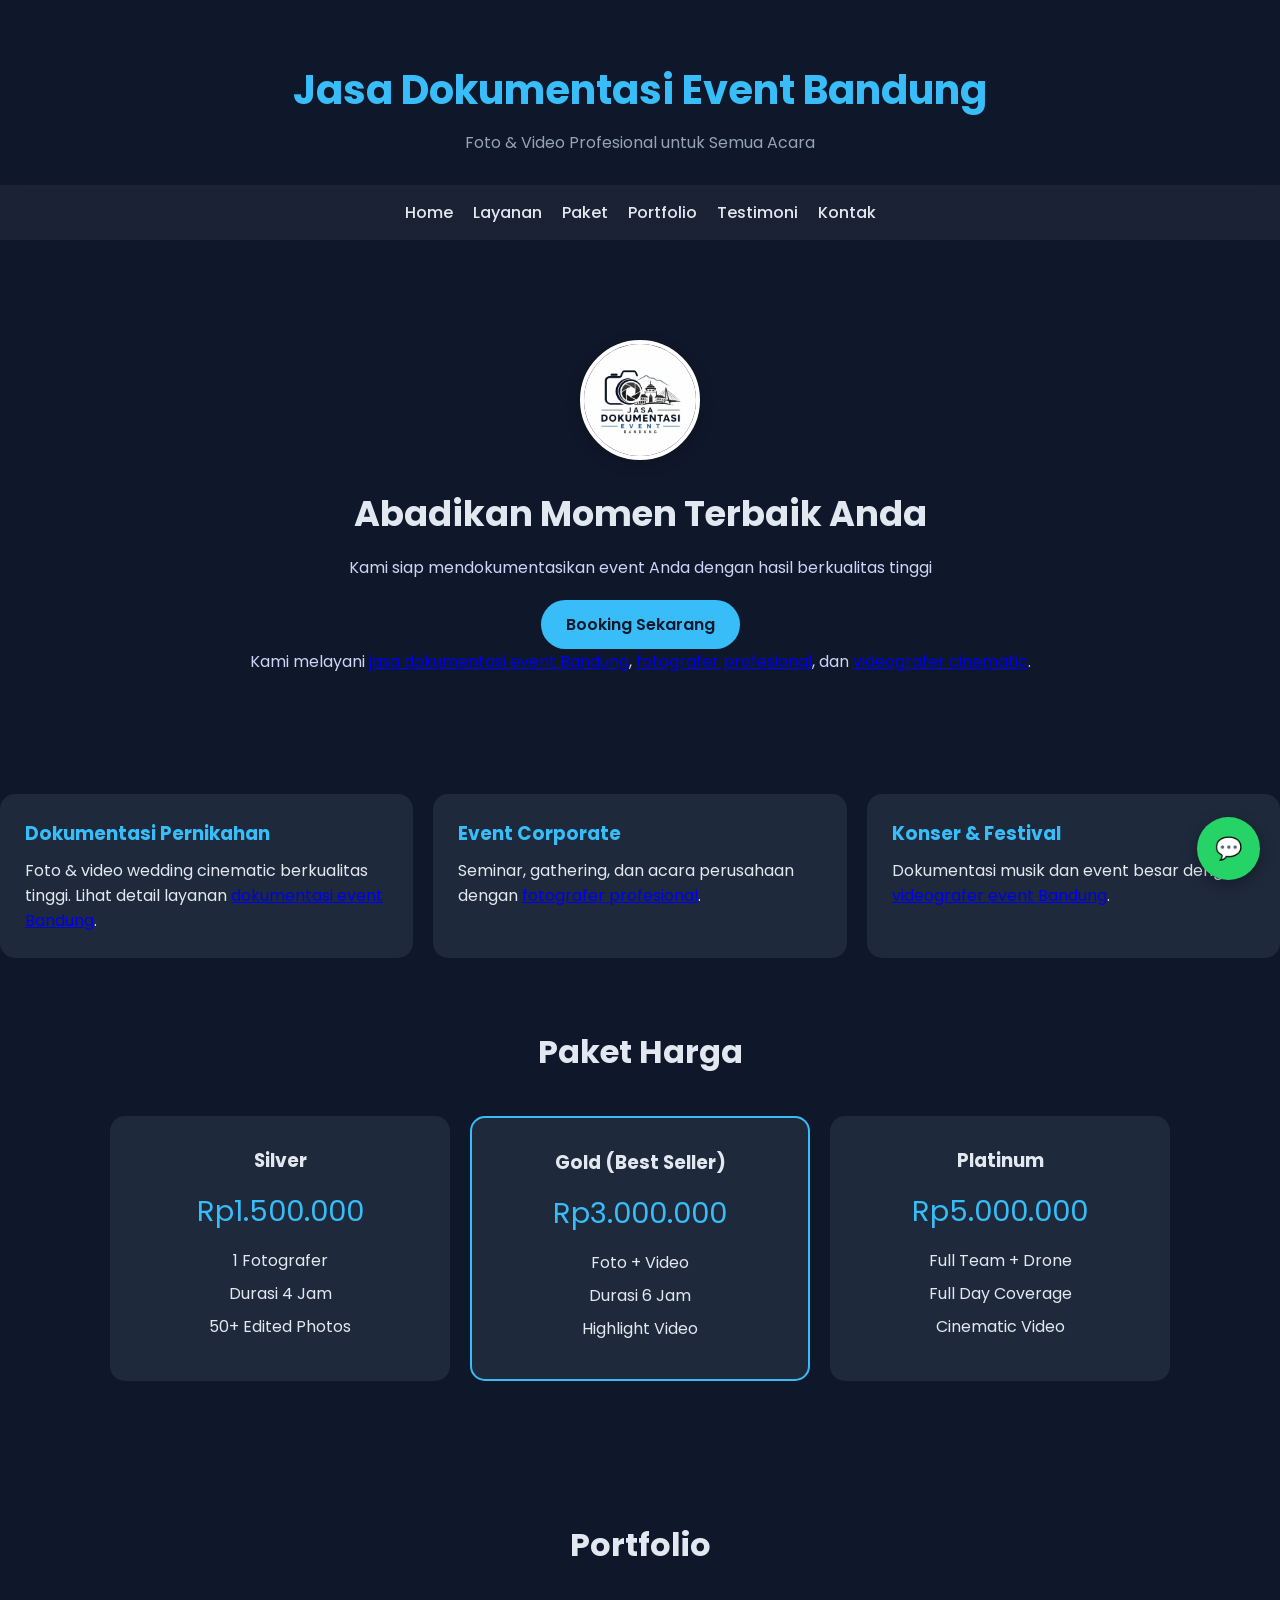
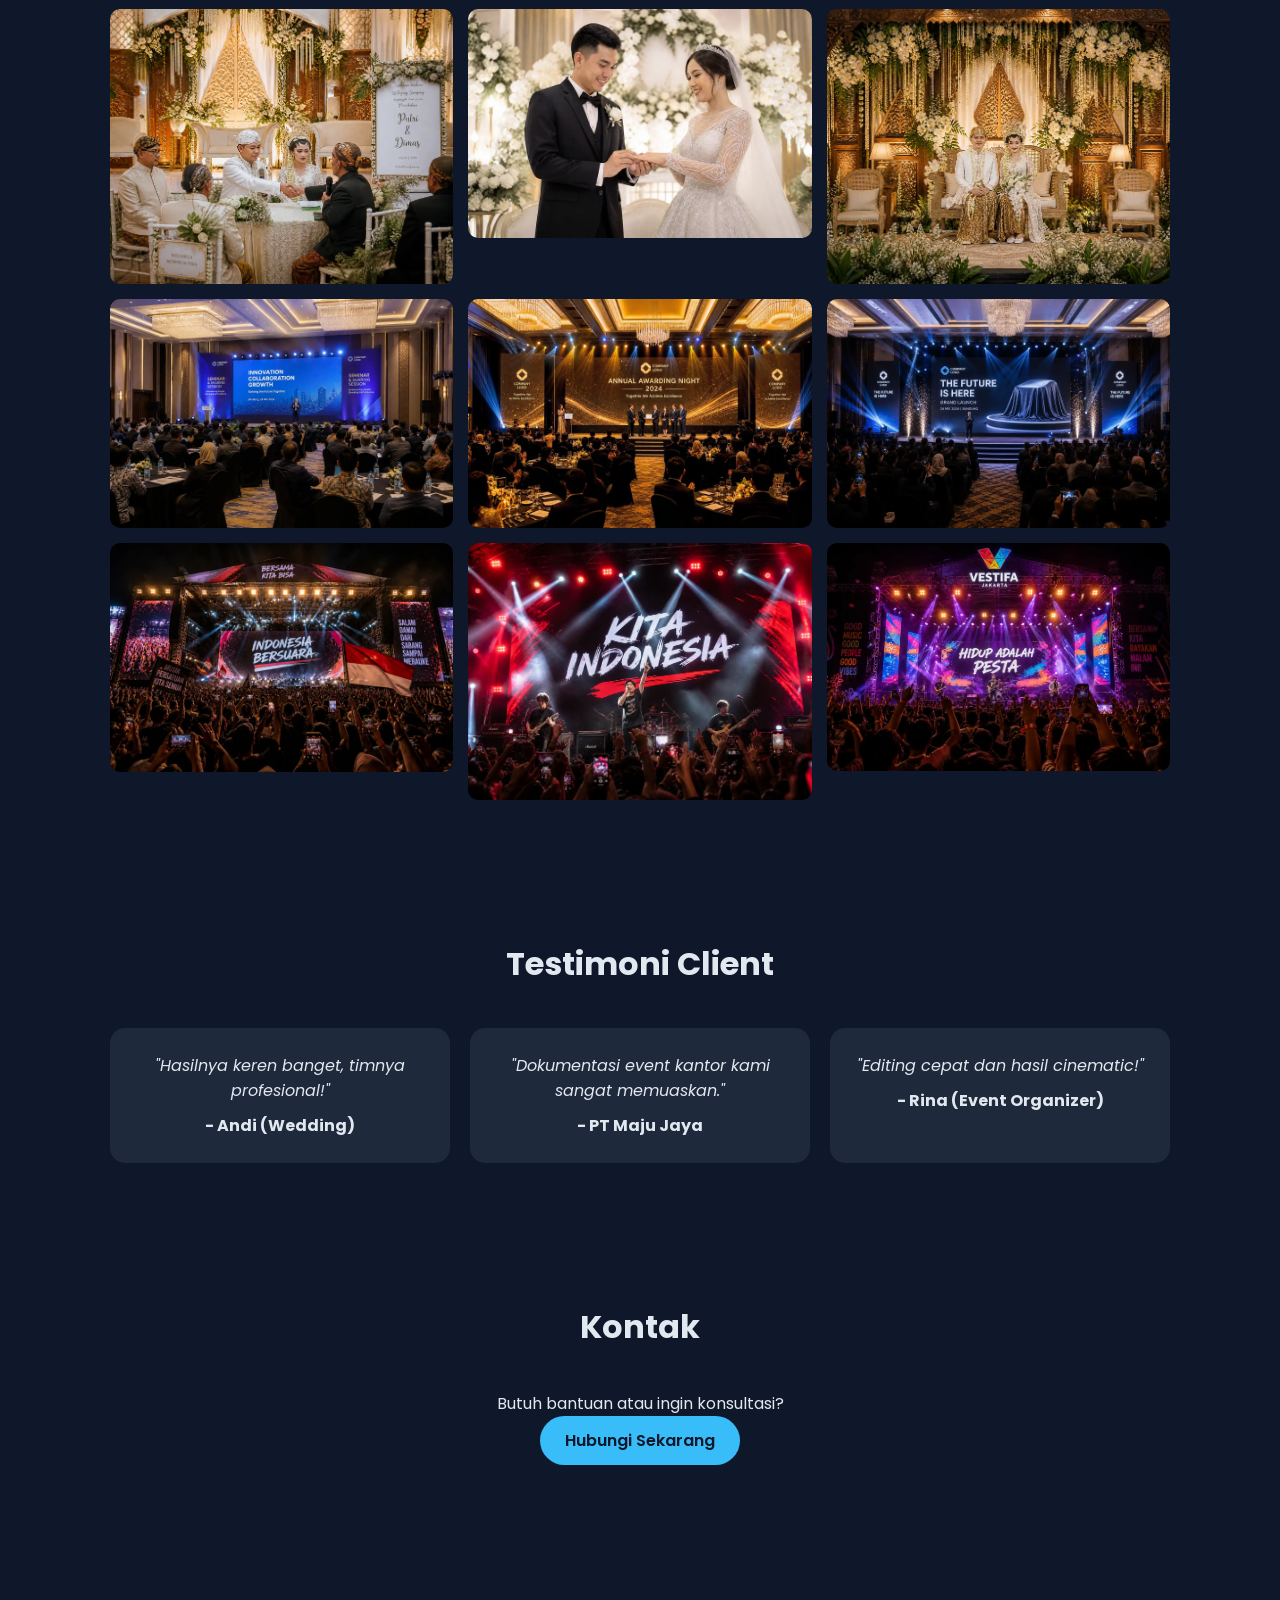
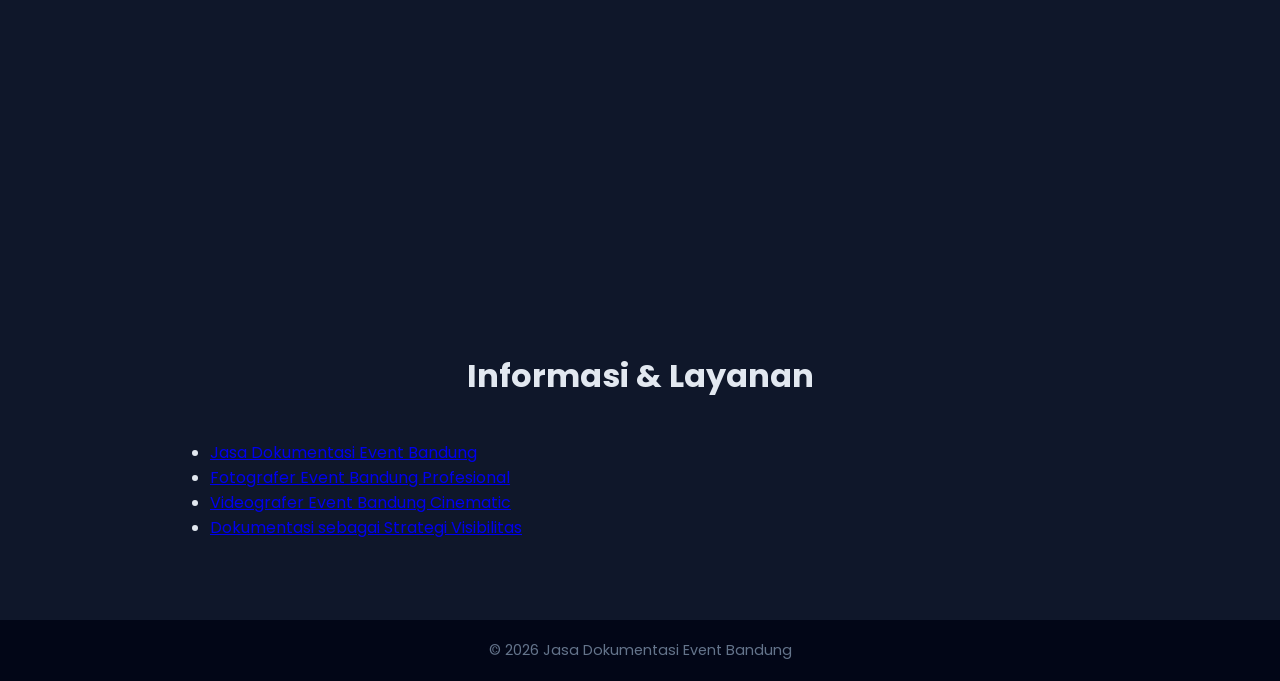
==== index.html @ 37a5ed49 "Update index.html" ====
<!-- index.html -->
<!DOCTYPE html>
<html lang="id">
<head>
  <meta charset="UTF-8">
  <meta name="viewport" content="width=device-width, initial-scale=1.0">

  <meta name="google-site-verification" content="JZMweS_cJ3O9pO6YbypJjopvEp6hDx2wAbbFcsjmROA" />

<meta name="description" content="Jasa dokumentasi event Bandung: wedding, corporate, konser. Foto & video profesional, hasil cinematic, harga terjangkau. Booking sekarang!">

<meta name="keywords" content="jasa dokumentasi bandung, fotografer bandung, videografer bandung, wedding bandung, dokumentasi event bandung">

<meta name="author" content="Saiful Halim">

<!-- Open Graph (untuk share ke WhatsApp, IG, Facebook) -->
<meta property="og:title" content="Jasa Dokumentasi Event Bandung">
<meta property="og:description" content="Foto & video profesional untuk wedding, corporate, dan konser di Bandung.">
<meta property="og:image" content="assets/images/preview.jpg">
<meta property="og:type" content="website">

<!-- Mobile theme color -->
<meta name="theme-color" content="#0f172a">

<script type="application/ld+json">
{
  "@context": "https://schema.org",
  "@type": "LocalBusiness",
  "name": "Jasa Dokumentasi Event Bandung",
  "image": "https://jasa-dokumentasi-event-bandung.github.io//assets/images/preview.jpg",
  "@id": "",
  "url": "https://jasa-dokumentasi-event-bandung.github.io/",
  "telephone": "+6281224833870",
  "address": {
    "@type": "PostalAddress",
    "streetAddress": "Jl. Braga",
    "addressLocality": "Bandung",
    "addressRegion": "Jawa Barat",
    "postalCode": "40111",
    "addressCountry": "ID"
  },
  "geo": {
    "@type": "GeoCoordinates",
    "latitude": -6.918401,
    "longitude": 107.606930
  },
  "openingHours": "Mo-Su 09:00-21:00",
  "priceRange": "$$",
  "sameAs": [
    "https://www.instagram.com/focuspr0ject",
    "https://wa.me/6281224833870"
  ]
}
</script>
  
  <title>Jasa Dokumentasi Event Bandung</title>

  <!-- Google Fonts -->
  <link href="https://fonts.googleapis.com/css2?family=Poppins:wght@300;400;600;700&display=swap" rel="stylesheet">

  <!-- External CSS -->
  <link rel="stylesheet" href="style.css">
</head>
<body>

<header>
  <h1>Jasa Dokumentasi Event Bandung</h1>
  <p>Foto & Video Profesional untuk Semua Acara</p>
</header>

<nav>
  <a href="#home">Home</a>
  <a href="#services">Layanan</a>
  <a href="#pricing">Paket</a>
  <a href="#portfolio">Portfolio</a>
  <a href="#testimoni">Testimoni</a>
  <a href="#contact">Kontak</a>
</nav>

<section class="hero" id="home">
  <img src="assets/images/logo-jasa-dokumentasi-event-bandung.webp" 
     alt="Logo Jasa Dokumentasi Event Bandung" 
     class="hero-logo">
  
  <h2>Abadikan Momen Terbaik Anda</h2>
  <p>Kami siap mendokumentasikan event Anda dengan hasil berkualitas tinggi</p>
  <a href="#contact" class="btn">Booking Sekarang</a>
  <p>
  Kami melayani 
  <a href="/dokumentasi-event-bandung/">jasa dokumentasi event Bandung</a>, 
  <a href="/fotografer-event-bandung/">fotografer profesional</a>, dan 
  <a href="/videografer-event-bandung/">videografer cinematic</a>.
  </p>
</section>

<div class="services">

  <div class="card">
    <h3>Dokumentasi Pernikahan</h3>
    <p>
      Foto & video wedding cinematic berkualitas tinggi. 
      Lihat detail layanan 
      <a href="/dokumentasi-event-bandung/">dokumentasi event Bandung</a>.
    </p>
  </div>

  <div class="card">
    <h3>Event Corporate</h3>
    <p>
      Seminar, gathering, dan acara perusahaan dengan 
      <a href="/fotografer-event-bandung/">fotografer profesional</a>.
    </p>
  </div>

  <div class="card">
    <h3>Konser & Festival</h3>
    <p>
      Dokumentasi musik dan event besar dengan 
      <a href="/videografer-event-bandung/">videografer event Bandung</a>.
    </p>
  </div>

</div>

<!-- PRICING -->
<section id="pricing">
  <h2>Paket Harga</h2>
  <div class="pricing">
    <div class="price-card">
      <h3>Silver</h3>
      <p class="price">Rp1.500.000</p>
      <ul>
        <li>1 Fotografer</li>
        <li>Durasi 4 Jam</li>
        <li>50+ Edited Photos</li>
      </ul>
    </div>

    <div class="price-card highlight">
      <h3>Gold (Best Seller)</h3>
      <p class="price">Rp3.000.000</p>
      <ul>
        <li>Foto + Video</li>
        <li>Durasi 6 Jam</li>
        <li>Highlight Video</li>
      </ul>
    </div>

    <div class="price-card">
      <h3>Platinum</h3>
      <p class="price">Rp5.000.000</p>
      <ul>
        <li>Full Team + Drone</li>
        <li>Full Day Coverage</li>
        <li>Cinematic Video</li>
      </ul>
    </div>
  </div>
</section>

<section id="portfolio">
  <h2>Portfolio</h2>
  <div class="portfolio-grid">
    <img src="assets/images/dokumentasi-wedding-02.webp" alt="suasana wedding khas kota bandung">
    <img src="assets/images/dokumentasi-wedding-01.webp" alt="suasana wedding khas kota bandung">
    <img src="assets/images/dokumentasi-wedding-03.webp" alt="suasana wedding khas kota bandung">

    <img src="assets/images/dokumentasi-event-corporate-01.webp" alt="suasana event seminar">
    <img src="assets/images/dokumentasi-event-corporate-02.webp" alt="suasana event awarding">
    <img src="assets/images/dokumentasi-event-corporate-03.webp" alt="suasana event launching">

    <img src="assets/images/dokumentasi-konser-01.webp" alt="suasana event konser">
    <img src="assets/images/dokumentasi-konser-02.webp" alt="suasana event konser">
    <img src="assets/images/dokumentasi-konser-03.webp" alt="suasana event festival">
  </div>
</section>

<!-- TESTIMONI -->
<section id="testimoni">
  <h2>Testimoni Client</h2>
  <div class="testimoni">
    <div class="testi-card">
      <p>"Hasilnya keren banget, timnya profesional!"</p>
      <h4>- Andi (Wedding)</h4>
    </div>
    <div class="testi-card">
      <p>"Dokumentasi event kantor kami sangat memuaskan."</p>
      <h4>- PT Maju Jaya</h4>
    </div>
    <div class="testi-card">
      <p>"Editing cepat dan hasil cinematic!"</p>
      <h4>- Rina (Event Organizer)</h4>
    </div>
  </div>
</section>

<section id="contact" class="contact">
  <h2>Kontak</h2>
  <p>Butuh bantuan atau ingin konsultasi?</p>
  <a href="https://wa.me/6281224833870?text=Halo%20saya%20ingin%20tanya%20jasa%20dokumentasi" class="btn" target="_blank">
    Hubungi Sekarang
  </a>

 <!-- GOOGLE MAPS -->
  <div class="map">
    <iframe 
      src="https://www.google.com/maps/embed?pb=!1m18!1m12!1m3!1d3960.7672824376828!2d107.60693087499642!3d-6.918401593081206!2m3!1f0!2f0!3f0!3m2!1i1024!2i768!4f13.1!3m3!1m2!1s0x2e68e7d613f65171%3A0x4e8fc5d807df0bf8!2sJasa%20Street%20Photo%20Braga%20by%20Saiful%20Halim!5e0!3m2!1sen!2sid!4v1777953794295!5m2!1sen!2sid"
      width="100%"
      height="350"
      style="border:0; border-radius:15px; margin-top:20px;"
      allowfullscreen=""
      loading="lazy">
    </iframe>
  </div>
  
</section>
  
<section class="seo-links" style="max-width:900px;margin:auto;padding:40px 20px;">
  <h2>Informasi & Layanan</h2>
  <ul>
    <li><a href="/dokumentasi-event-bandung/">Jasa Dokumentasi Event Bandung</a></li>
    <li><a href="/fotografer-event-bandung/">Fotografer Event Bandung Profesional</a></li>
    <li><a href="/videografer-event-bandung/">Videografer Event Bandung Cinematic</a></li>
    <li><a href="/dokumentasi-sebagai-strategi-visibilitas/">Dokumentasi sebagai Strategi Visibilitas</a></li>
  </ul>
</section>
  
<footer>
  <p>&copy; 2026 Jasa Dokumentasi Event Bandung</p>
</footer>

<!-- FLOATING WA -->
<a href="https://wa.me/6281224833870?text=Halo%20saya%20ingin%20booking%20jasa" class="wa-float" target="_blank">💬</a>

</body>
</html>
---- style.css ----
/* ================= style.css ================= */

* {
  margin: 0;
  padding: 0;
  box-sizing: border-box;
  font-family: 'Poppins', sans-serif;
}

body {
  background: #0f172a;
  color: #e2e8f0;
}

header {
  text-align: center;
  padding: 60px 20px 30px;
}

header h1 {
  font-size: 2.5rem;
  font-weight: 700;
  color: #38bdf8;
}

header p {
  margin-top: 10px;
  color: #94a3b8;
}

nav {
  display: flex;
  justify-content: center;
  gap: 20px;
  padding: 15px;
  background: rgba(255,255,255,0.05);
  backdrop-filter: blur(10px);
  position: sticky;
  top: 0;
  flex-wrap: wrap;
}

nav a {
  text-decoration: none;
  color: #e2e8f0;
  font-weight: 500;
  transition: 0.3s;
}

nav a:hover {
  color: #38bdf8;
}

.hero {
  text-align: center;
  padding: 100px 20px;
  background: linear-gradient(rgba(15,23,42,0.8), rgba(15,23,42,0.9)), url('https://images.unsplash.com/photo-1492684223066-81342ee5ff30');
  background-size: cover;
  background-position: center;
}

.hero h2 {
  font-size: 2.2rem;
  margin-bottom: 15px;
}

.hero p {
  color: #cbd5f5;
  margin-bottom: 20px;
}

.btn {
  display: inline-block;
  padding: 12px 25px;
  background: #38bdf8;
  color: #0f172a;
  border-radius: 30px;
  text-decoration: none;
  font-weight: 600;
  transition: 0.3s;
}

.btn:hover {
  background: #0ea5e9;
}

section {
  padding: 70px 20px;
  max-width: 1100px;
  margin: auto;
}

section h2 {
  text-align: center;
  margin-bottom: 40px;
  font-size: 2rem;
}

/* ===== SERVICES ===== */
.services {
  display: grid;
  grid-template-columns: repeat(auto-fit, minmax(250px, 1fr));
  gap: 20px;
}

.card {
  background: #1e293b;
  padding: 25px;
  border-radius: 15px;
  transition: 0.3s;
}

.card:hover {
  transform: translateY(-5px);
  box-shadow: 0 10px 30px rgba(0,0,0,0.3);
}

.card h3 {
  margin-bottom: 10px;
  color: #38bdf8;
}

/* ===== PRICING ===== */
.pricing {
  display: grid;
  grid-template-columns: repeat(auto-fit, minmax(250px, 1fr));
  gap: 20px;
}

.price-card {
  background: #1e293b;
  padding: 30px;
  border-radius: 15px;
  text-align: center;
  transition: 0.3s;
}

.price-card:hover {
  transform: scale(1.05);
}

.price {
  font-size: 1.8rem;
  margin: 15px 0;
  color: #38bdf8;
}

.price-card ul {
  list-style: none;
}

.price-card li {
  margin: 8px 0;
}

.highlight {
  border: 2px solid #38bdf8;
}

/* ===== PORTFOLIO ===== */
.portfolio-grid {
  display: grid;
  grid-template-columns: repeat(3, 1fr);
  gap: 15px;
}

@media (max-width: 900px) {
  .portfolio-grid {
    grid-template-columns: repeat(2, 1fr);
  }
}

@media (max-width: 600px) {
  .portfolio-grid {
    grid-template-columns: 1fr;
  }
}

.portfolio-grid img {
  width: 100%;
  border-radius: 10px;
  transition: 0.3s;
}

.portfolio-grid img:hover {
  transform: scale(1.05);
}

/* ===== TESTIMONI ===== */
.testimoni {
  display: grid;
  grid-template-columns: repeat(auto-fit, minmax(250px, 1fr));
  gap: 20px;
}

.testi-card {
  background: #1e293b;
  padding: 25px;
  border-radius: 15px;
  text-align: center;
}

.testi-card p {
  font-style: italic;
  margin-bottom: 10px;
}

/* ===== CONTACT ===== */
.contact {
  text-align: center;
}

/* ===== FOOTER ===== */
footer {
  text-align: center;
  padding: 20px;
  background: #020617;
  margin-top: 40px;
  font-size: 0.9rem;
  color: #64748b;
}

/* ===== FLOATING WHATSAPP ===== */
.wa-float {
  position: fixed;
  bottom: 20px;
  right: 20px;
  background: #25D366;
  color: white;
  font-size: 22px;
  padding: 15px 18px;
  border-radius: 50%;
  text-decoration: none;
  box-shadow: 0 5px 15px rgba(0,0,0,0.3);
  transition: 0.3s;
}

.wa-float:hover {
  transform: scale(1.1);
}

.hero-logo {
  width: 120px;
  height: 120px;
  object-fit: cover;

  border-radius: 50%;        /* bikin bulat */
  border: 4px solid #fff;    /* garis (list) */
  box-shadow: 0 4px 15px rgba(0,0,0,0.2); /* bayangan halus */

  margin-bottom: 20px;
}
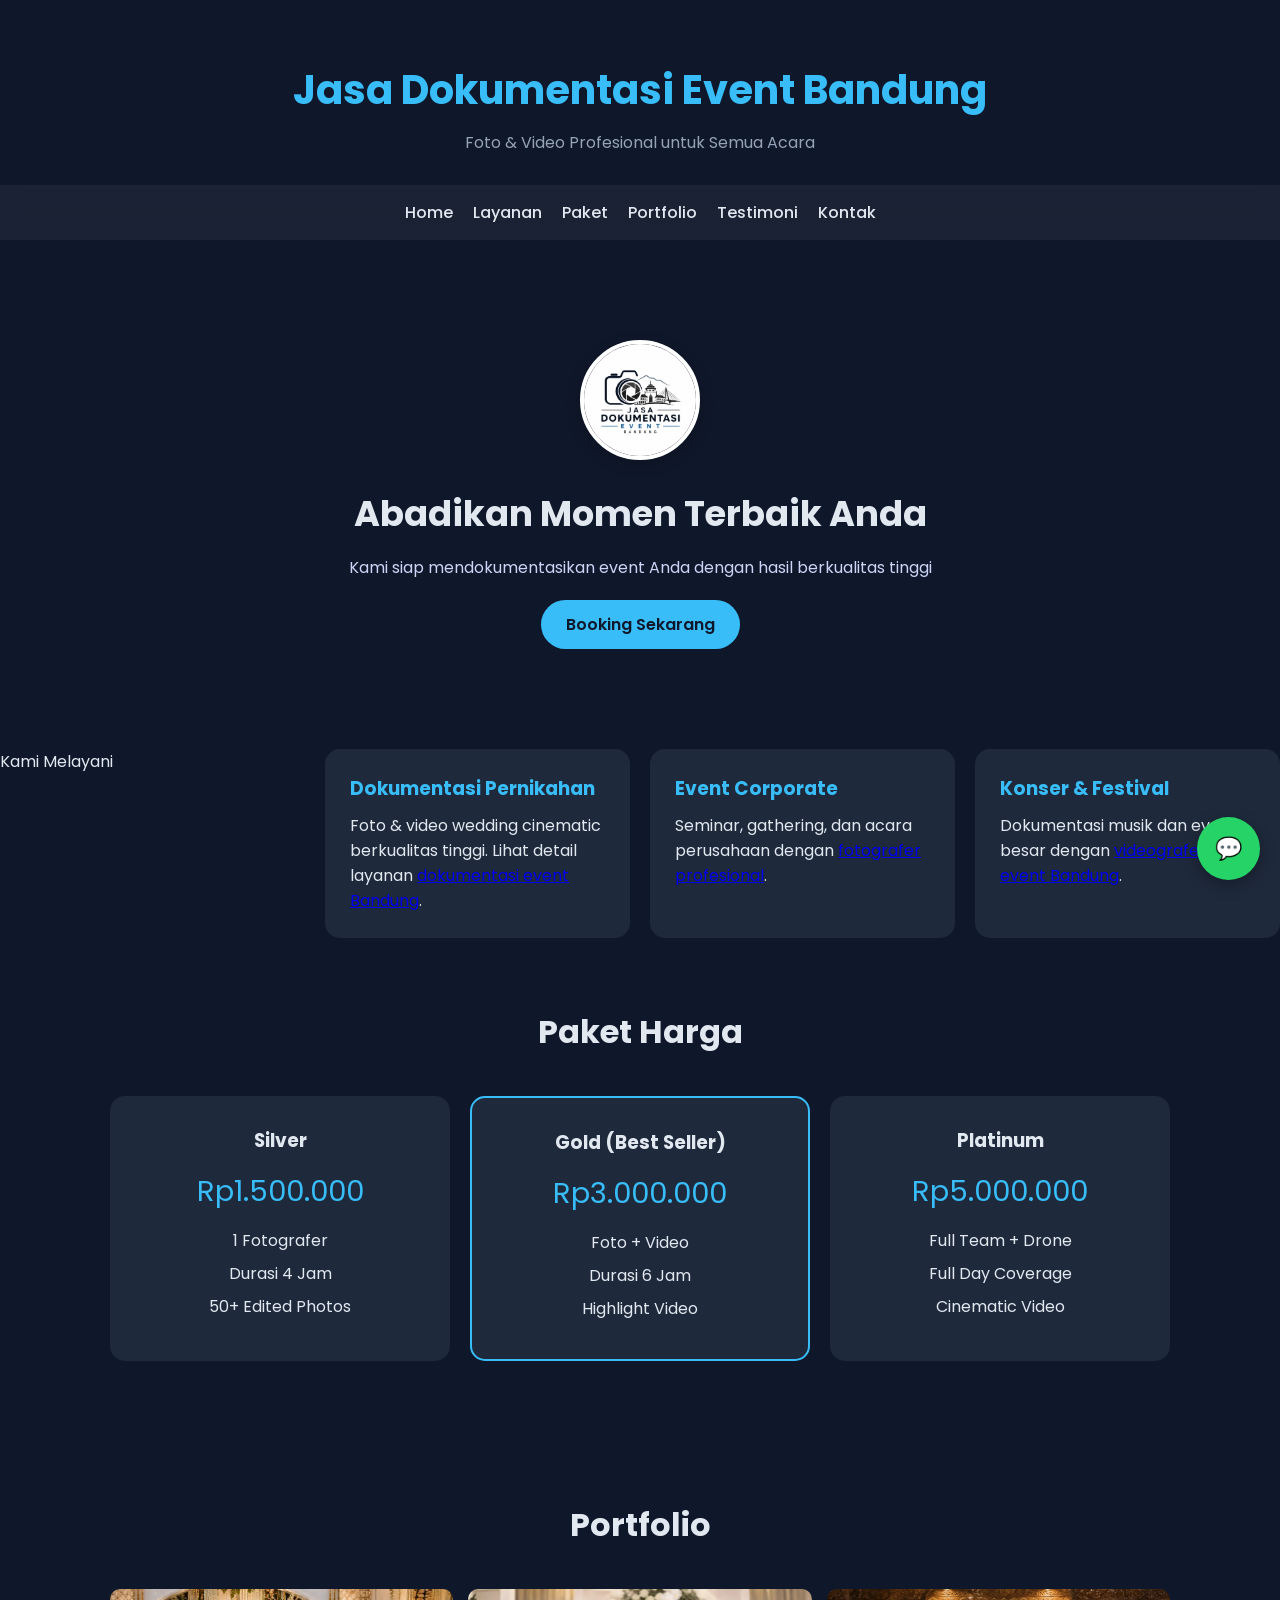
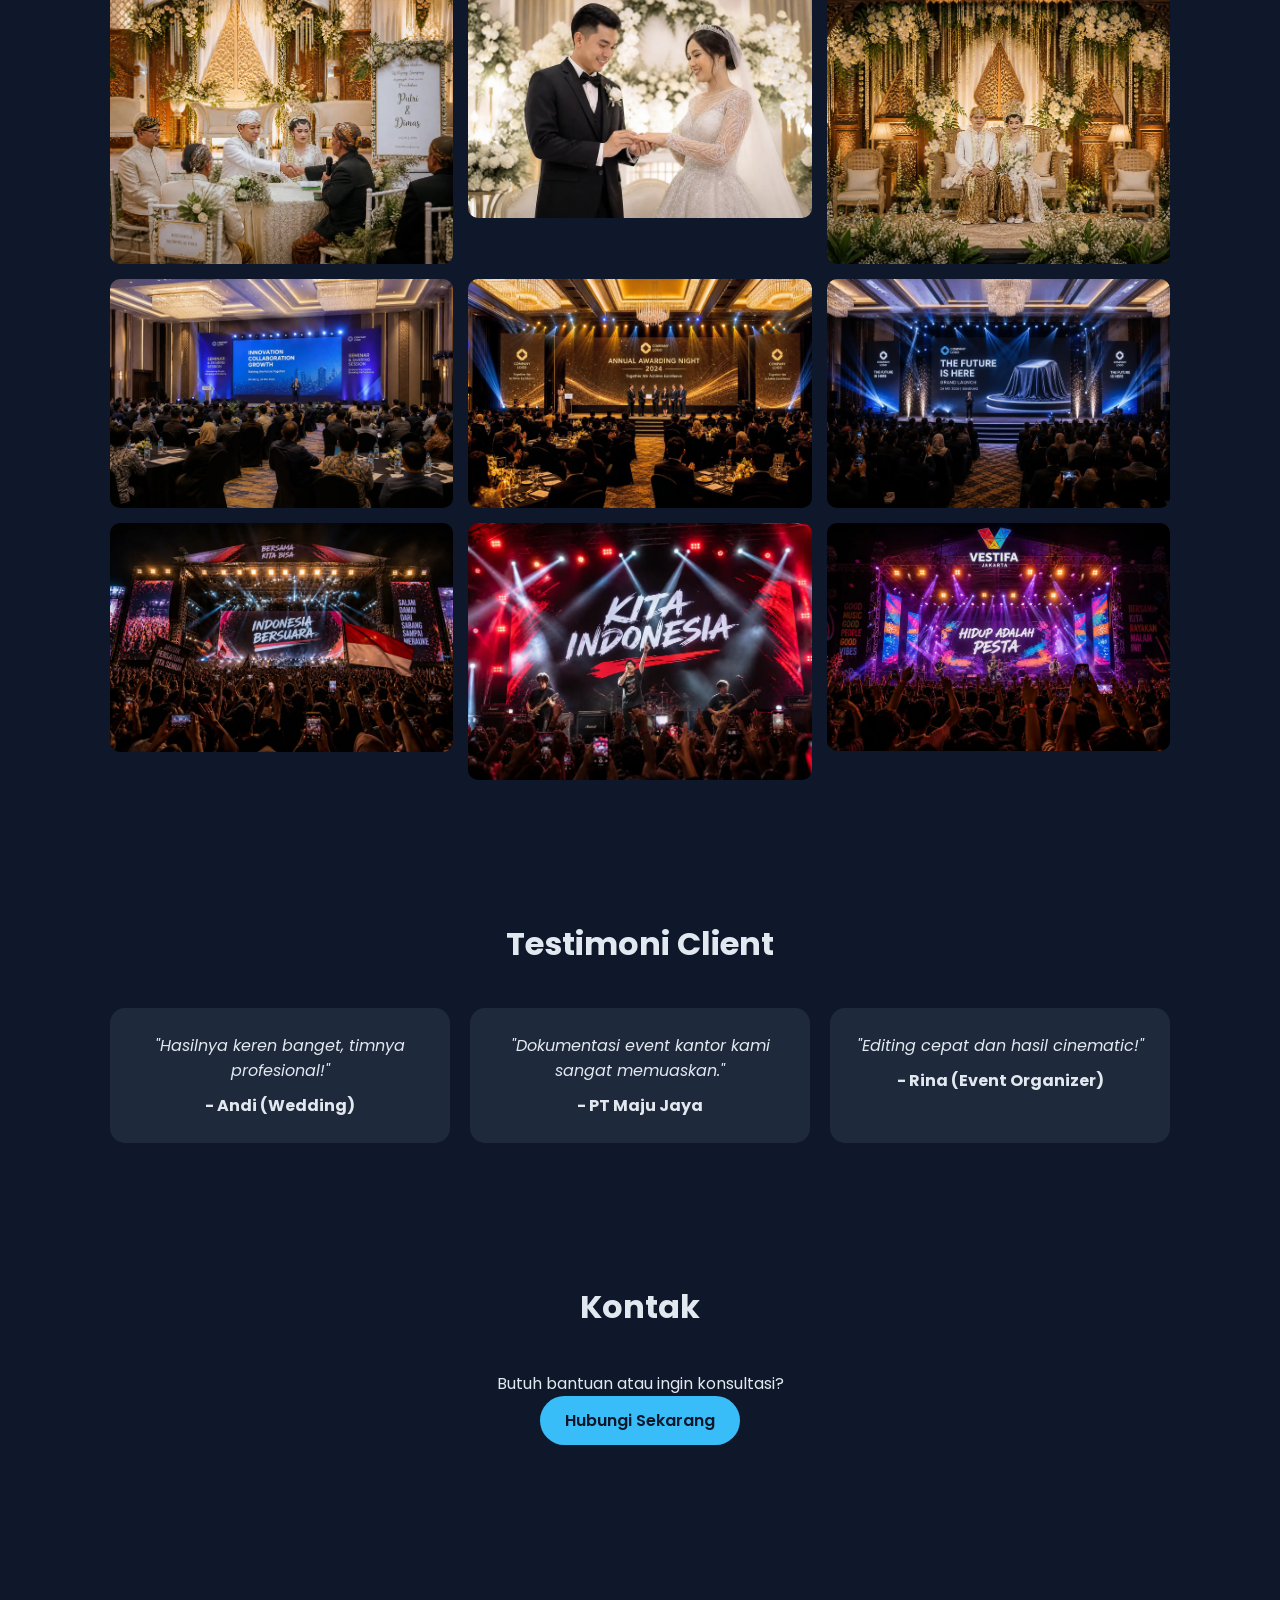
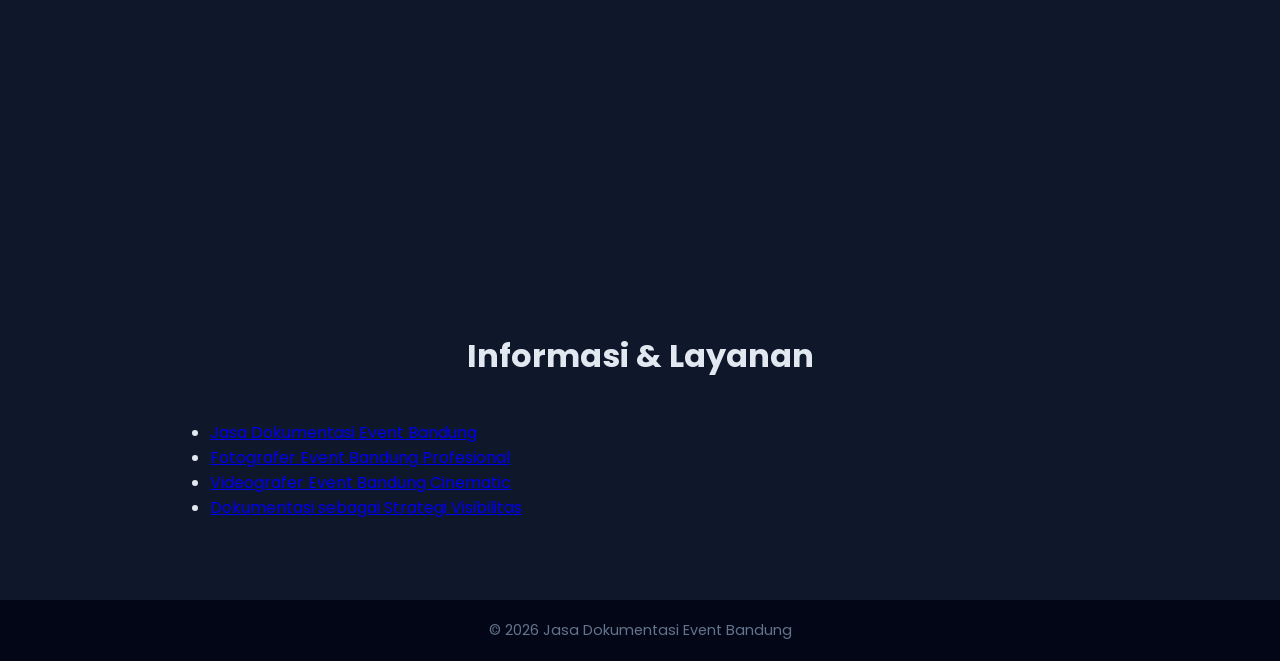
==== commit db660bc3: "Update index.html" ====
--- a/index.html
+++ b/index.html
@@ -85,16 +85,10 @@
   <h2>Abadikan Momen Terbaik Anda</h2>
   <p>Kami siap mendokumentasikan event Anda dengan hasil berkualitas tinggi</p>
   <a href="#contact" class="btn">Booking Sekarang</a>
-  <p>
-  Kami melayani 
-  <a href="/dokumentasi-event-bandung/">jasa dokumentasi event Bandung</a>, 
-  <a href="/fotografer-event-bandung/">fotografer profesional</a>, dan 
-  <a href="/videografer-event-bandung/">videografer cinematic</a>.
-  </p>
 </section>
 
 <div class="services">
-
+   <p>Kami Melayani</p>
   <div class="card">
     <h3>Dokumentasi Pernikahan</h3>
     <p>
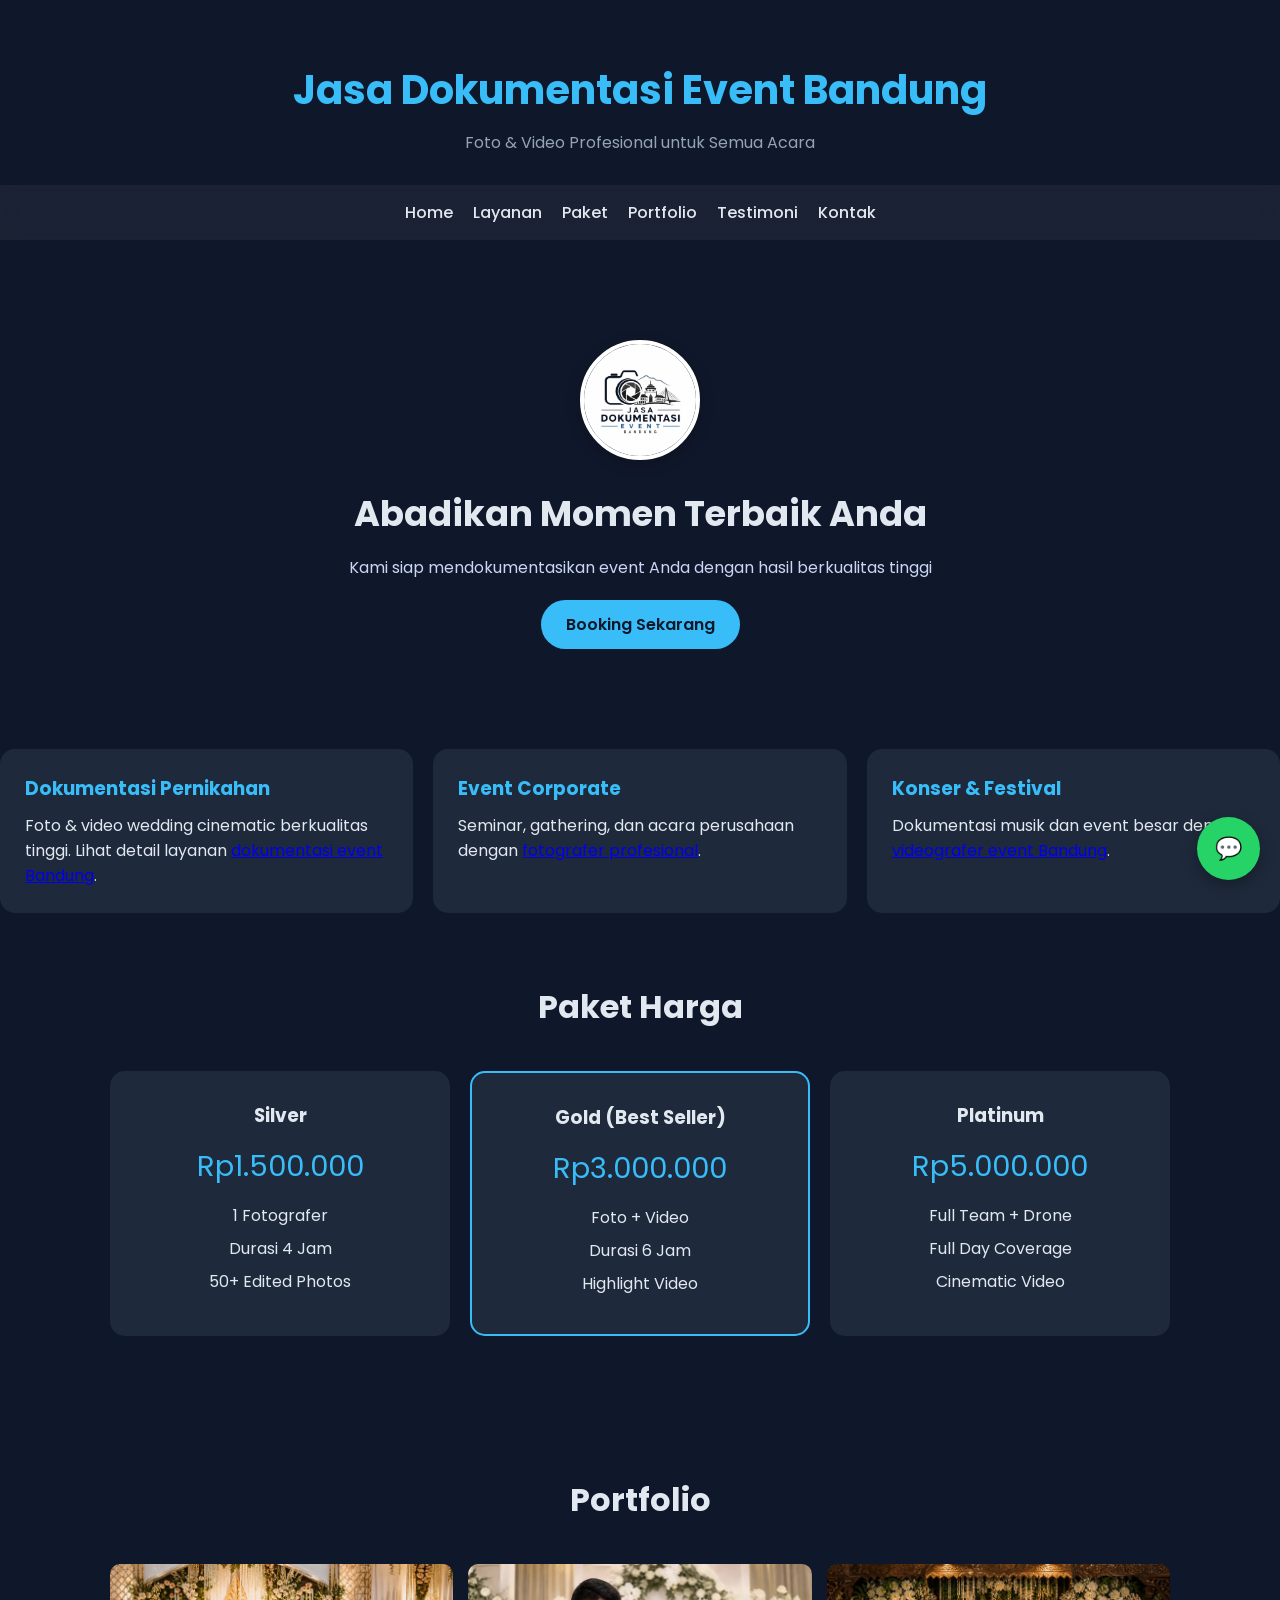
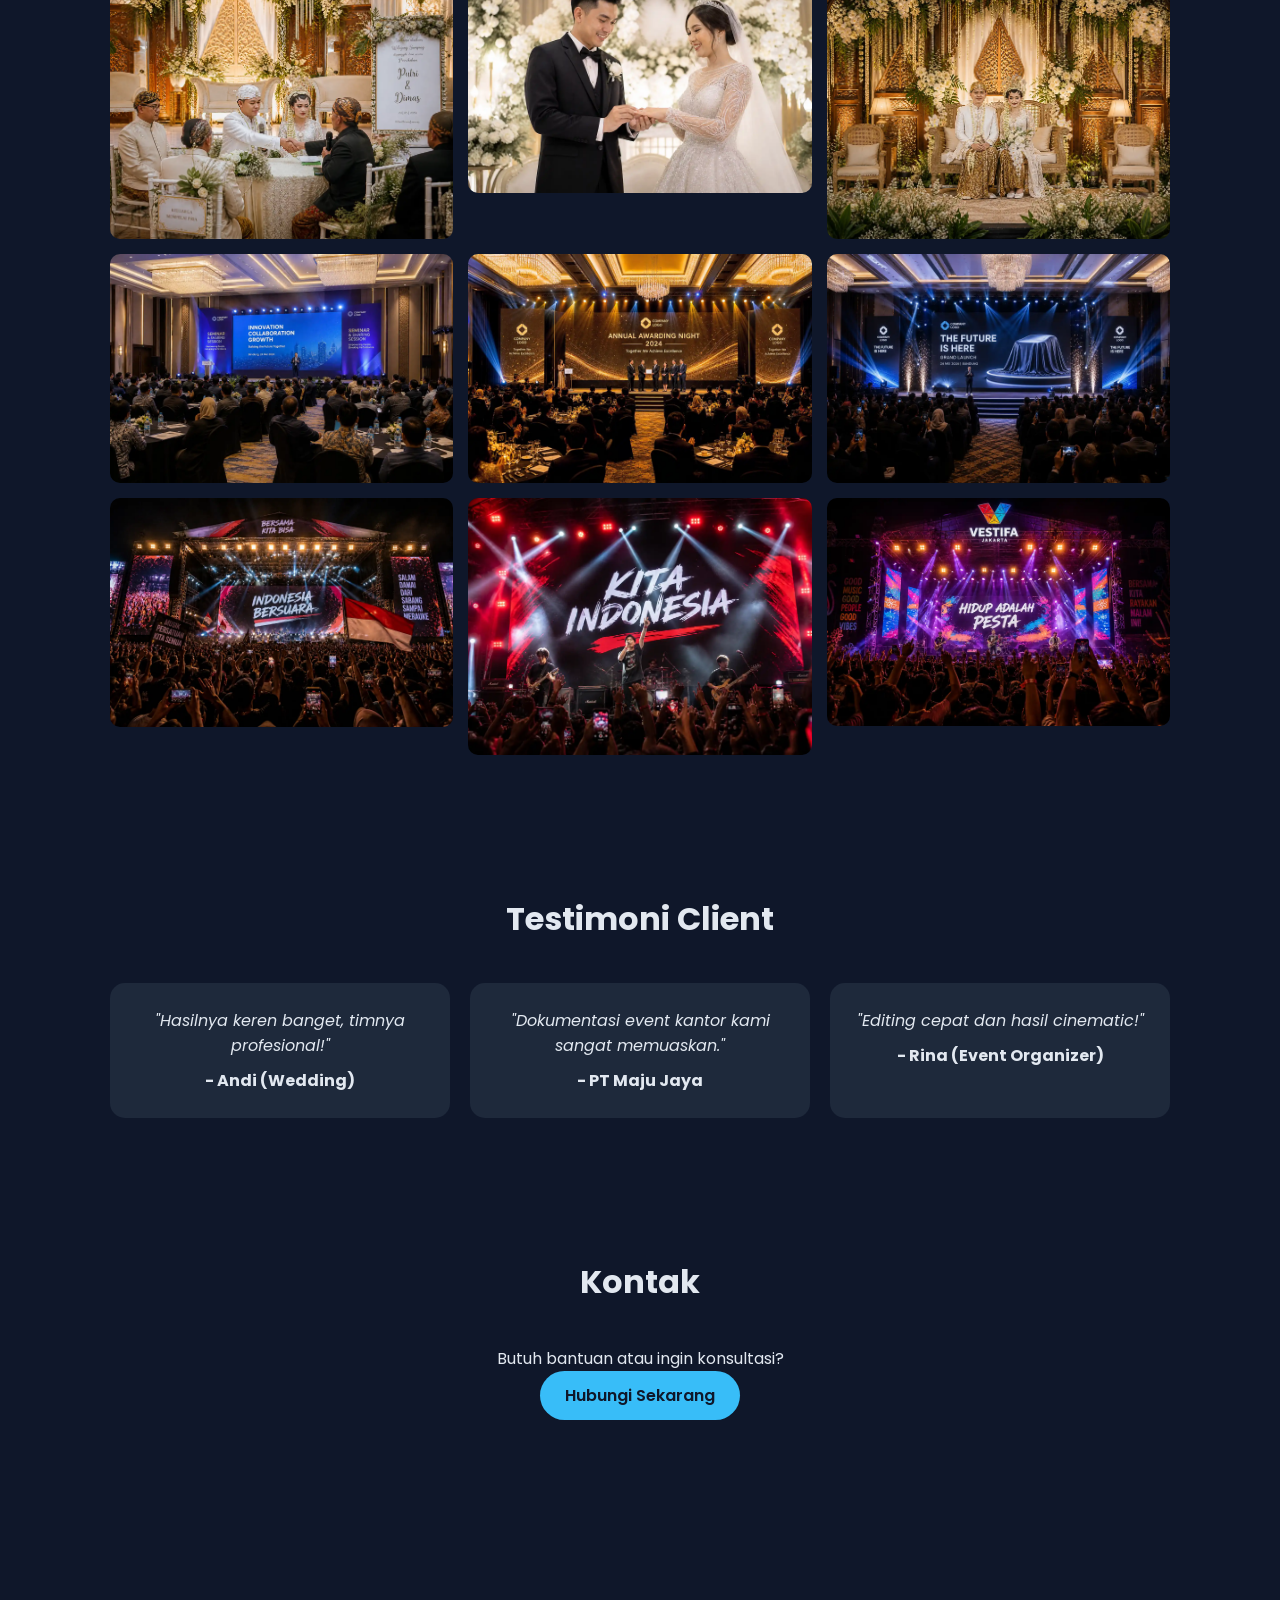
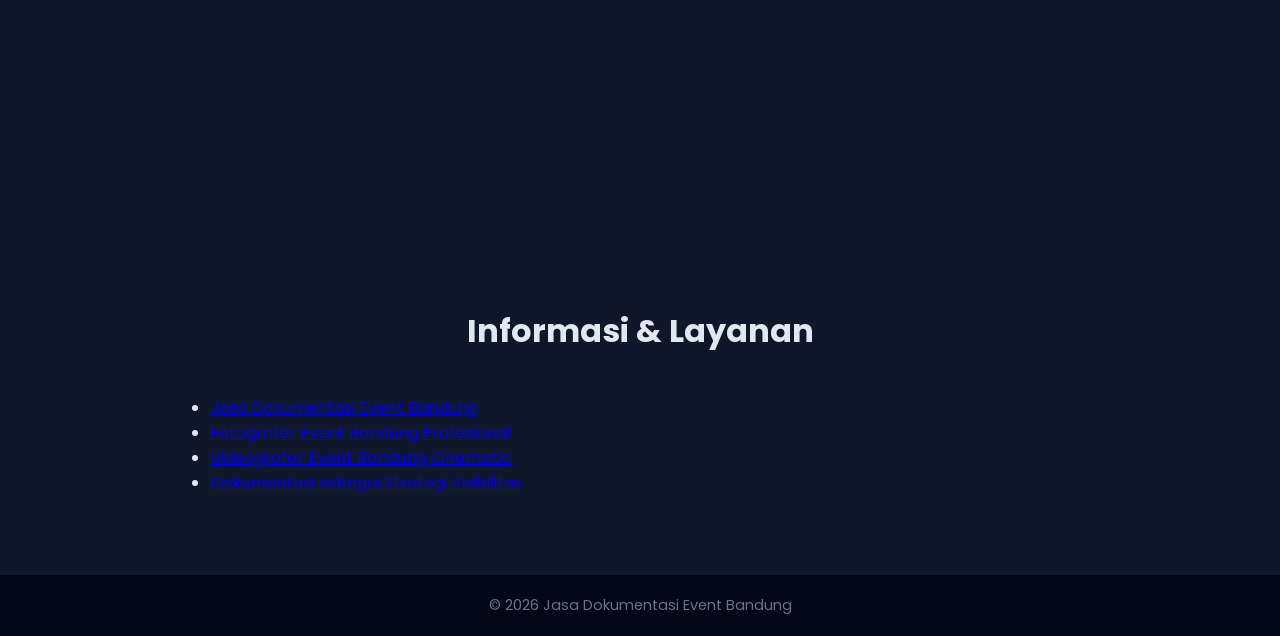
==== commit f0316b22: "Update index.html" ====
--- a/index.html
+++ b/index.html
@@ -88,7 +88,6 @@
 </section>
 
 <div class="services">
-   <p>Kami Melayani</p>
   <div class="card">
     <h3>Dokumentasi Pernikahan</h3>
     <p>
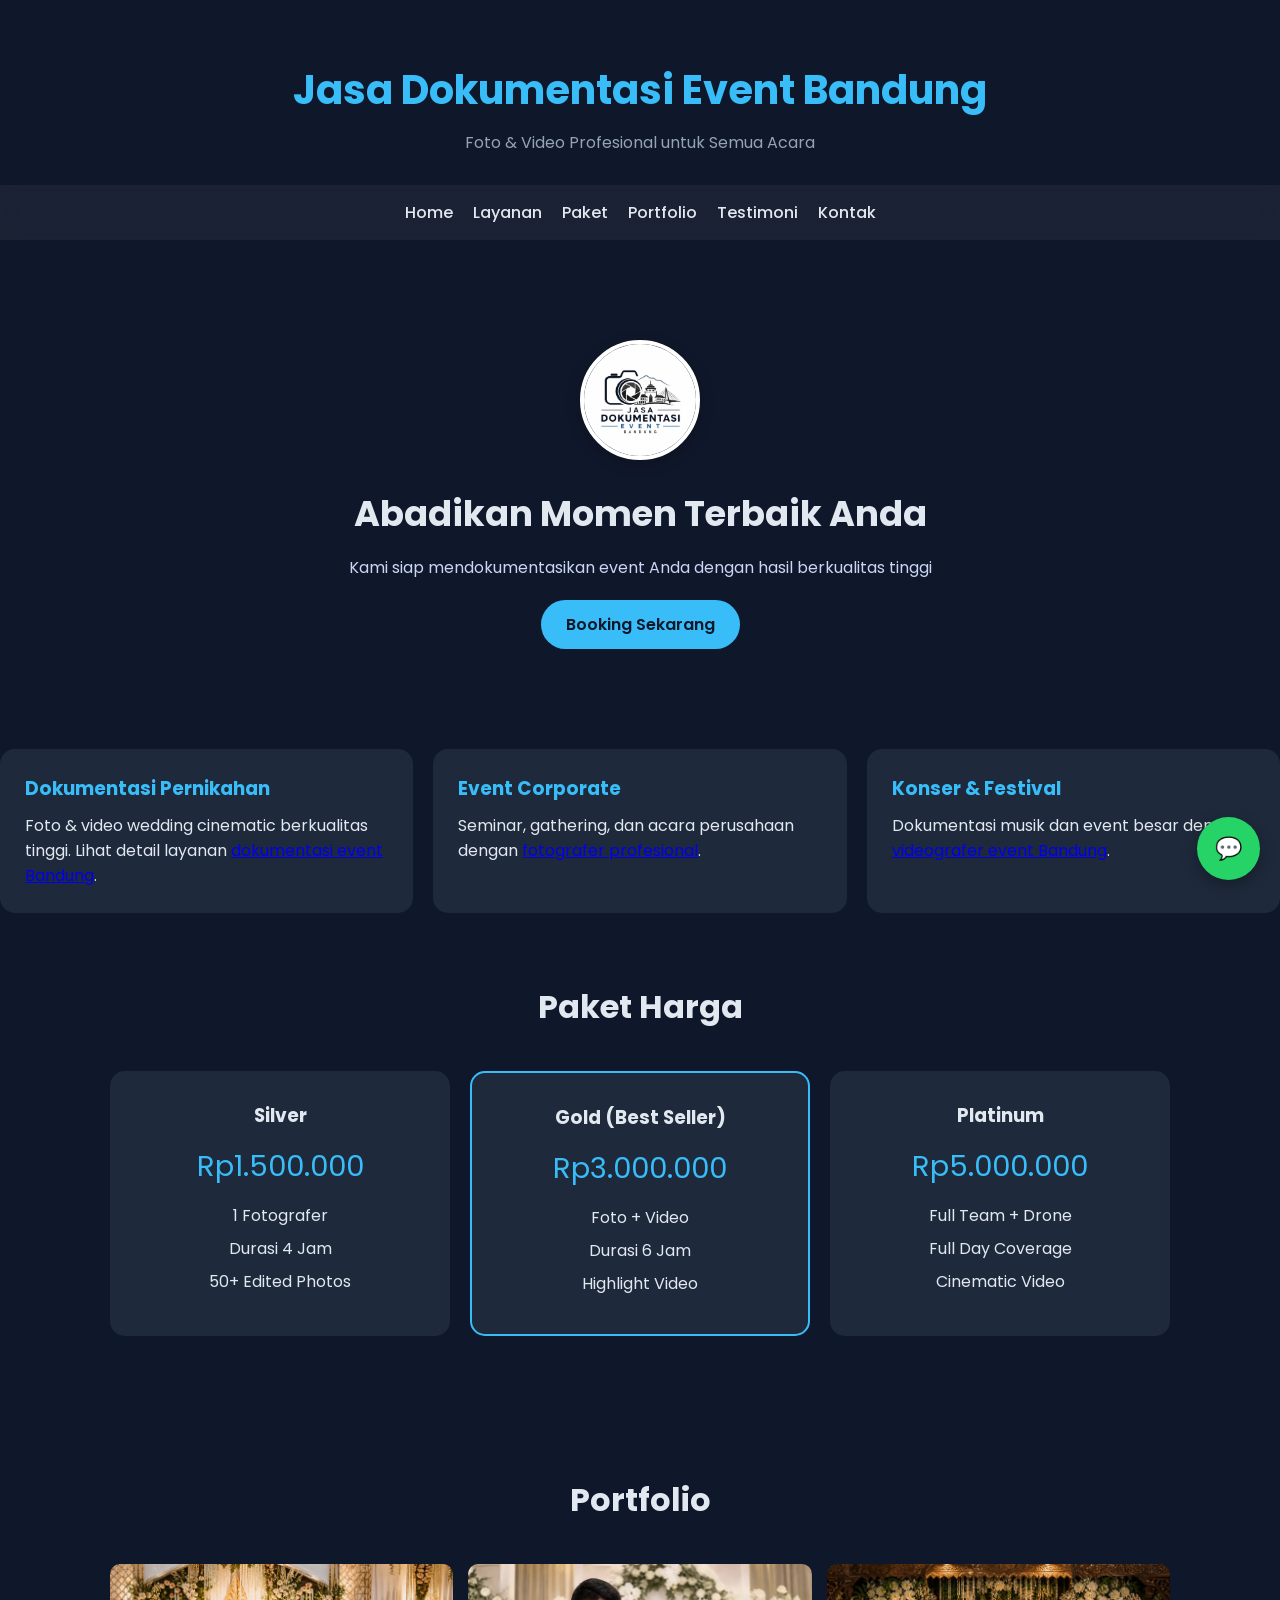
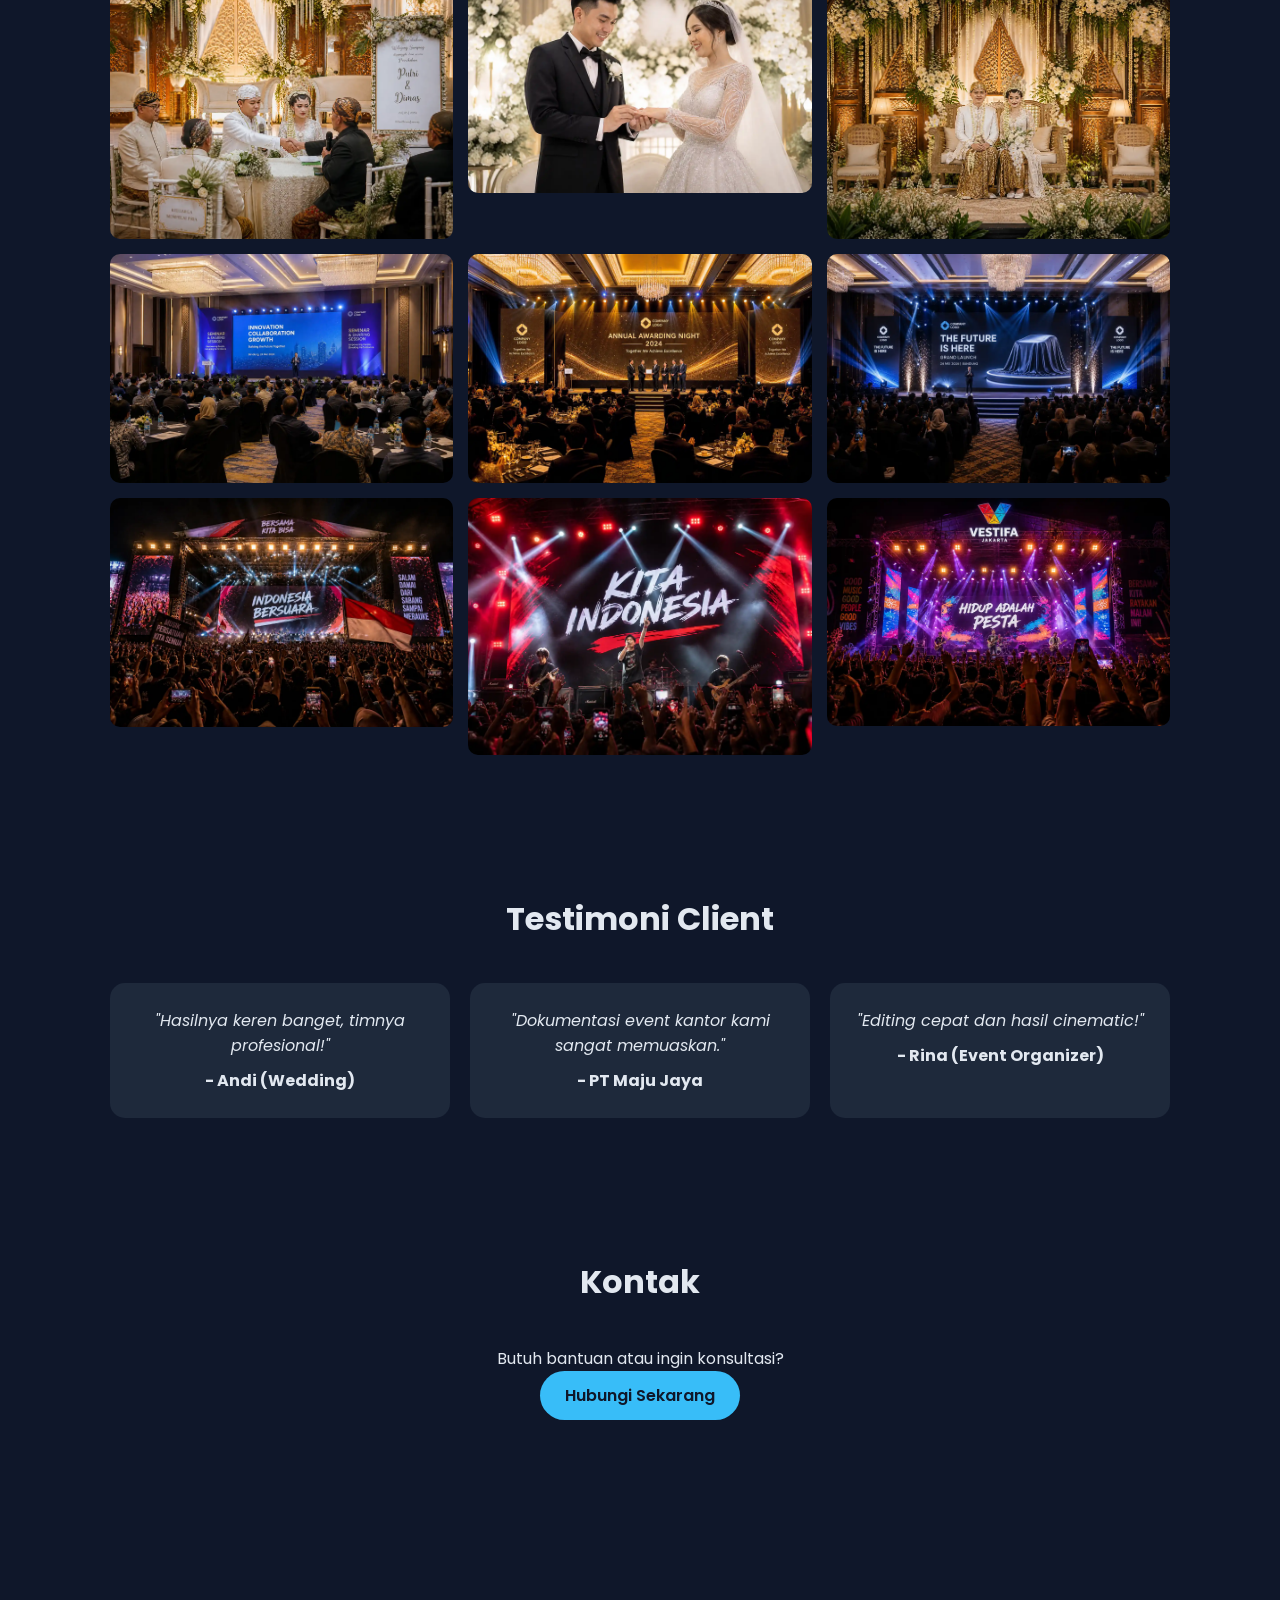
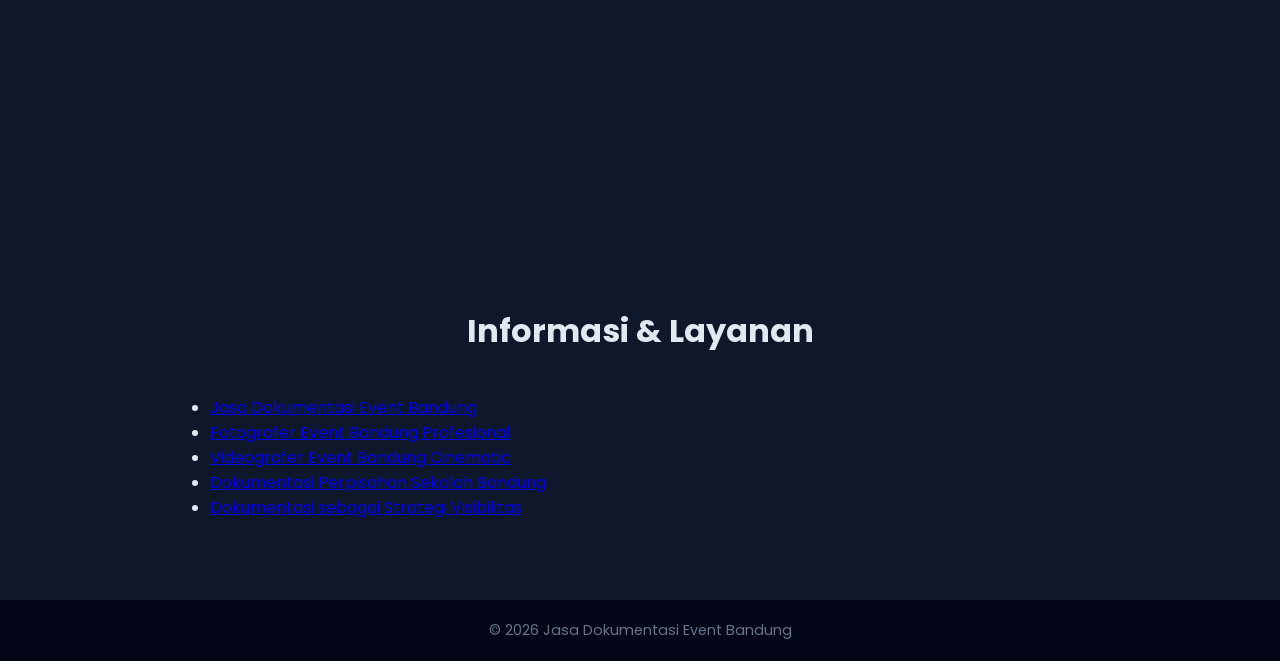
==== commit c3f0e8be: "Update index.html" ====
--- a/index.html
+++ b/index.html
@@ -214,6 +214,7 @@
     <li><a href="/dokumentasi-event-bandung/">Jasa Dokumentasi Event Bandung</a></li>
     <li><a href="/fotografer-event-bandung/">Fotografer Event Bandung Profesional</a></li>
     <li><a href="/videografer-event-bandung/">Videografer Event Bandung Cinematic</a></li>
+    <li><a href="/dokumentasi-perpisahan-sekolah-bandung/">Dokumentasi Perpisahan Sekolah Bandung</a></li>
     <li><a href="/dokumentasi-sebagai-strategi-visibilitas/">Dokumentasi sebagai Strategi Visibilitas</a></li>
   </ul>
 </section>
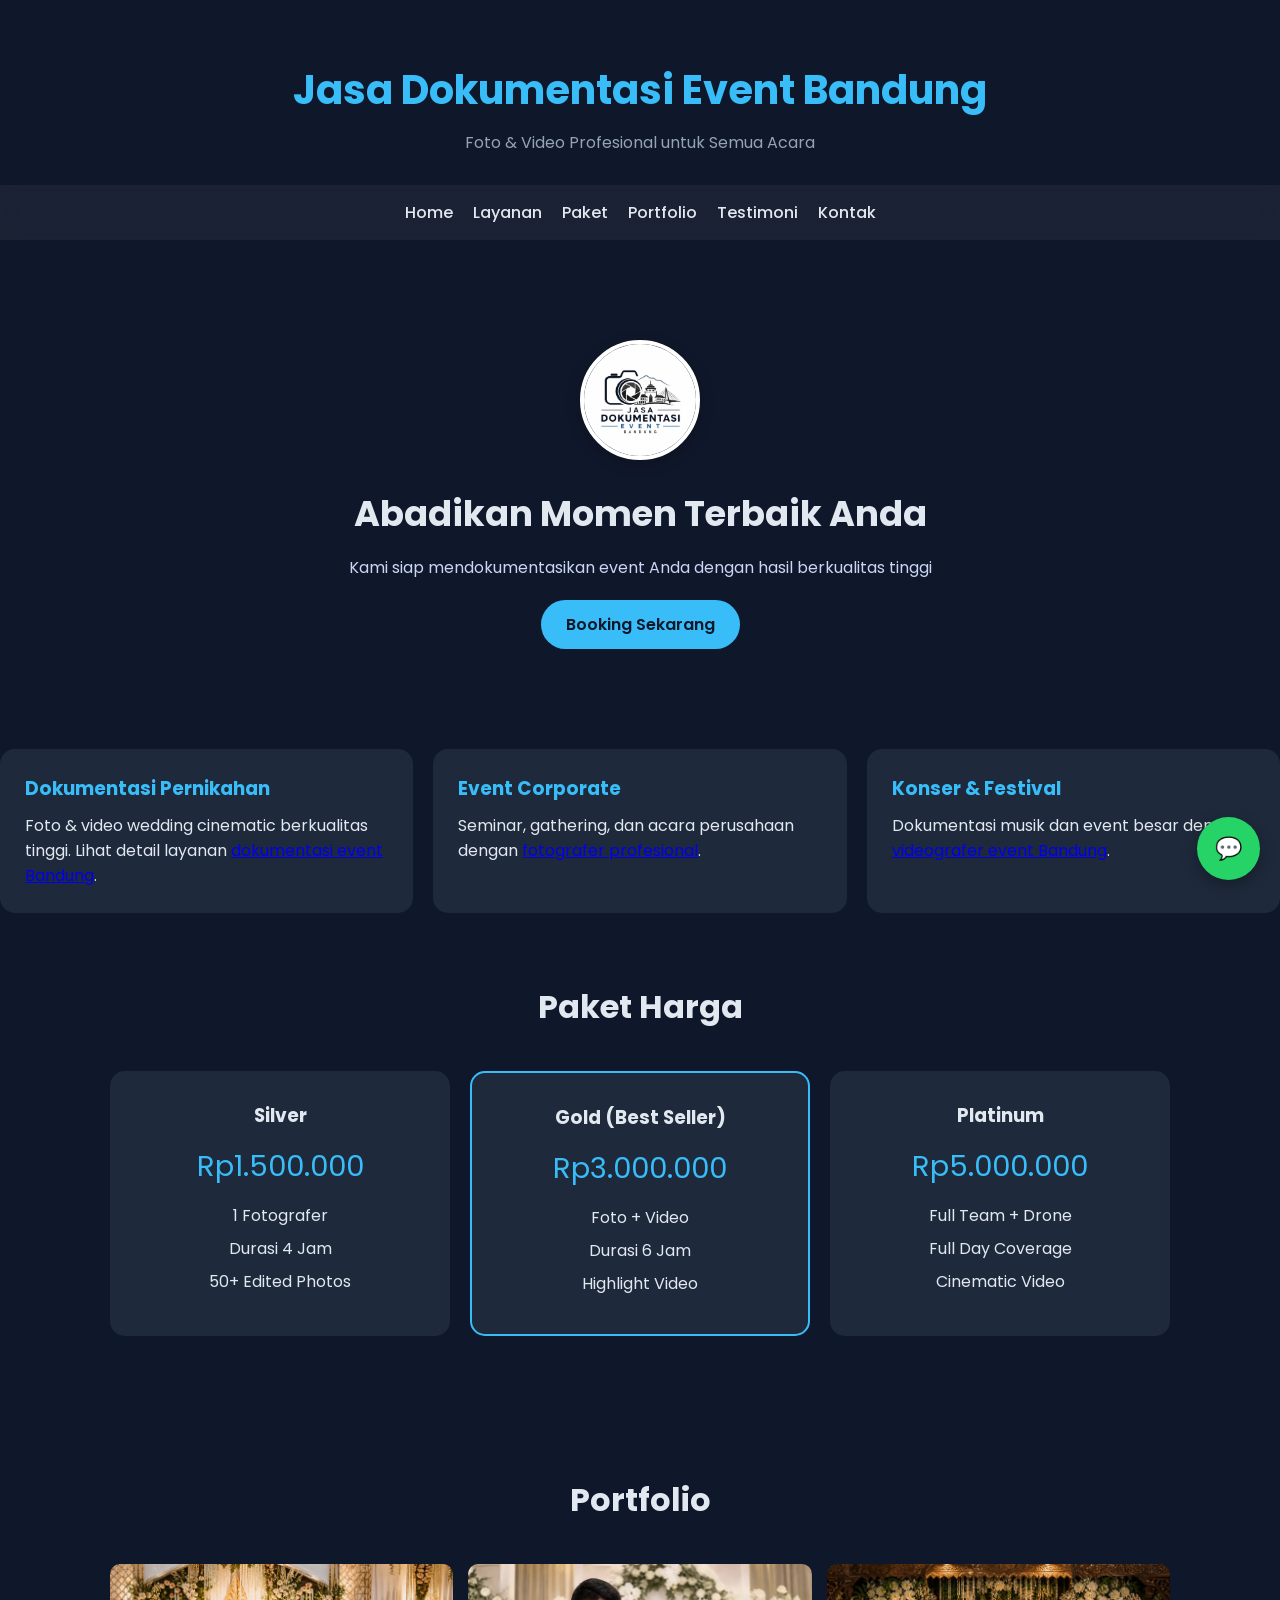
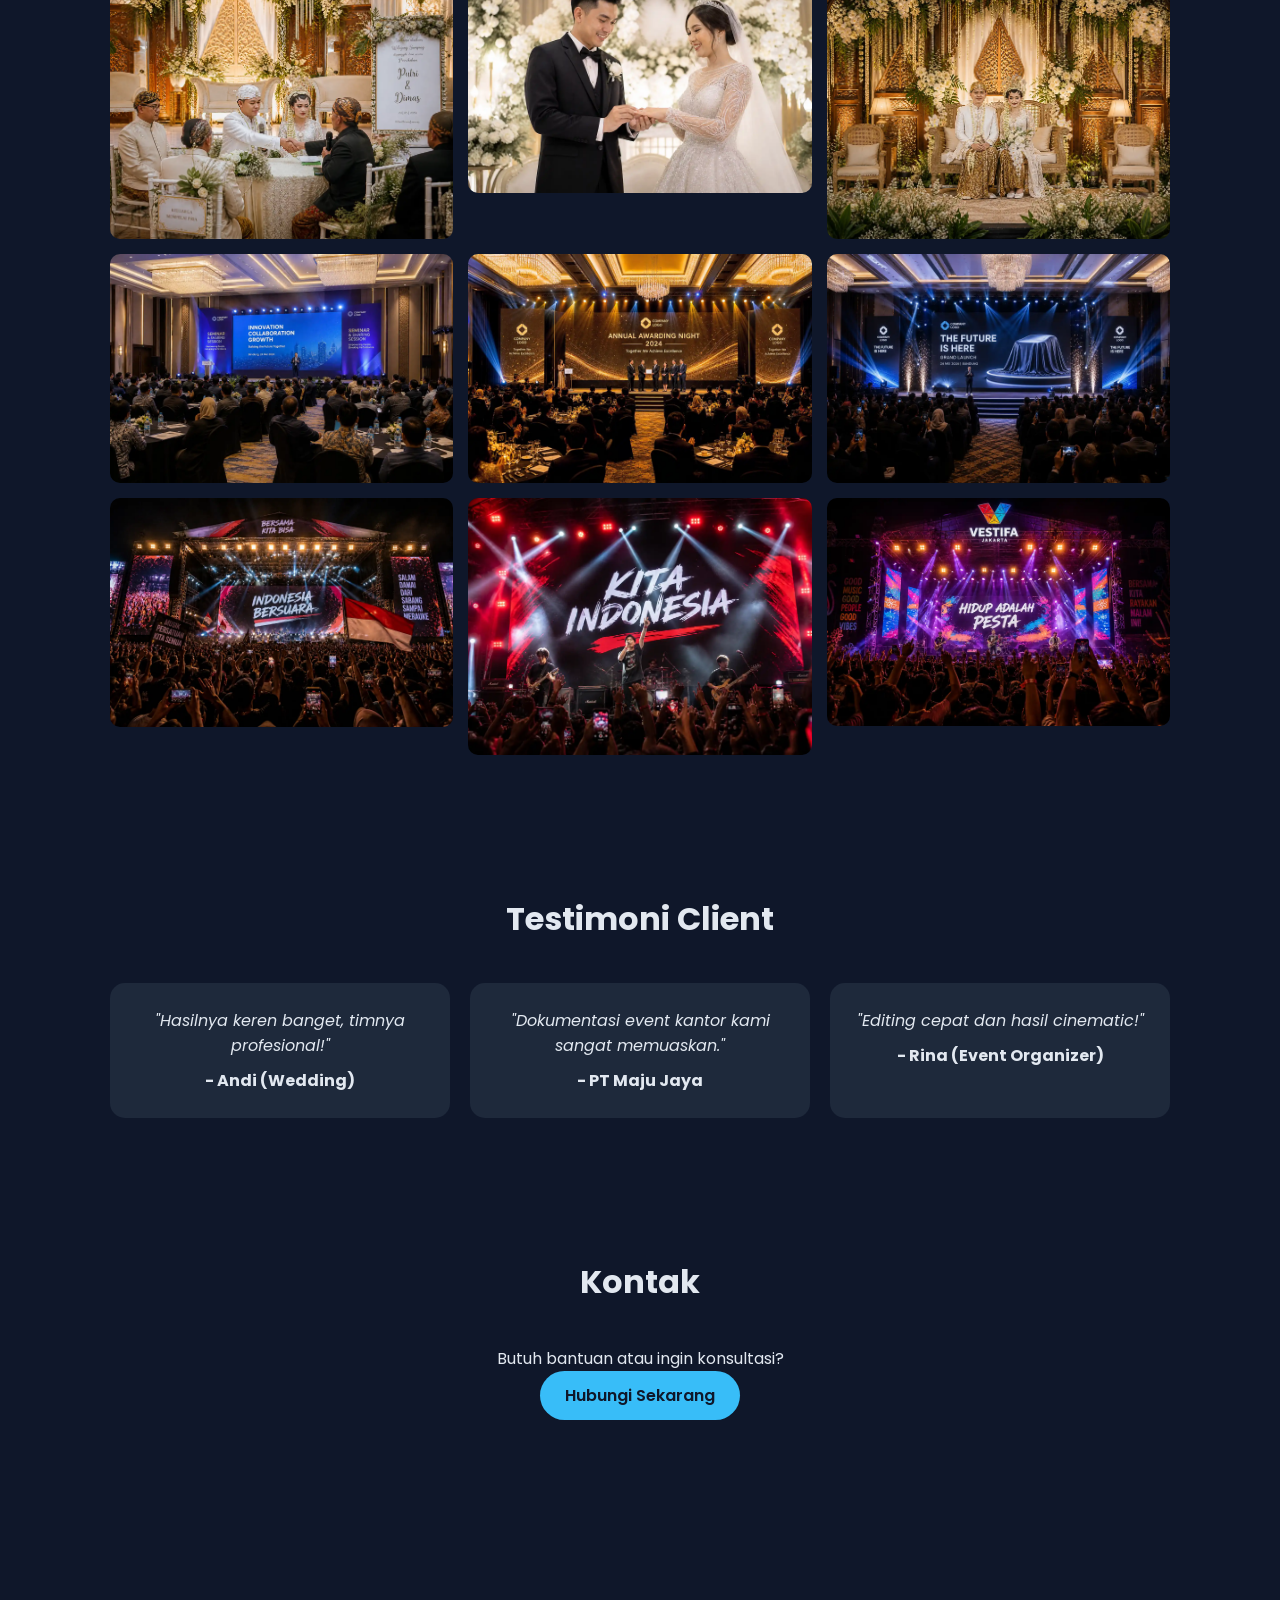
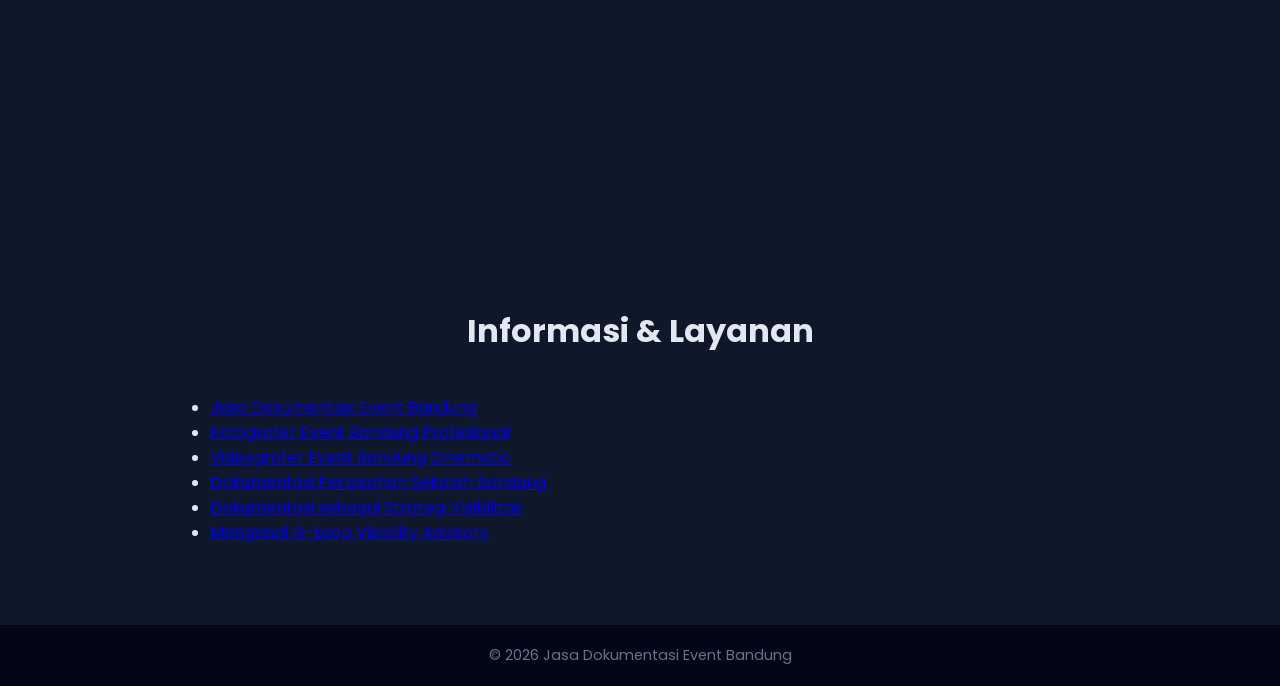
==== commit ed1fec11: "Update index.html" ====
--- a/index.html
+++ b/index.html
@@ -216,6 +216,7 @@
     <li><a href="/videografer-event-bandung/">Videografer Event Bandung Cinematic</a></li>
     <li><a href="/dokumentasi-perpisahan-sekolah-bandung/">Dokumentasi Perpisahan Sekolah Bandung</a></li>
     <li><a href="/dokumentasi-sebagai-strategi-visibilitas/">Dokumentasi sebagai Strategi Visibilitas</a></li>
+    <li><a href="/g-loop-visibility-advisory/">Mengenal G-Loop Visibility Advisory</a></li>
   </ul>
 </section>
   
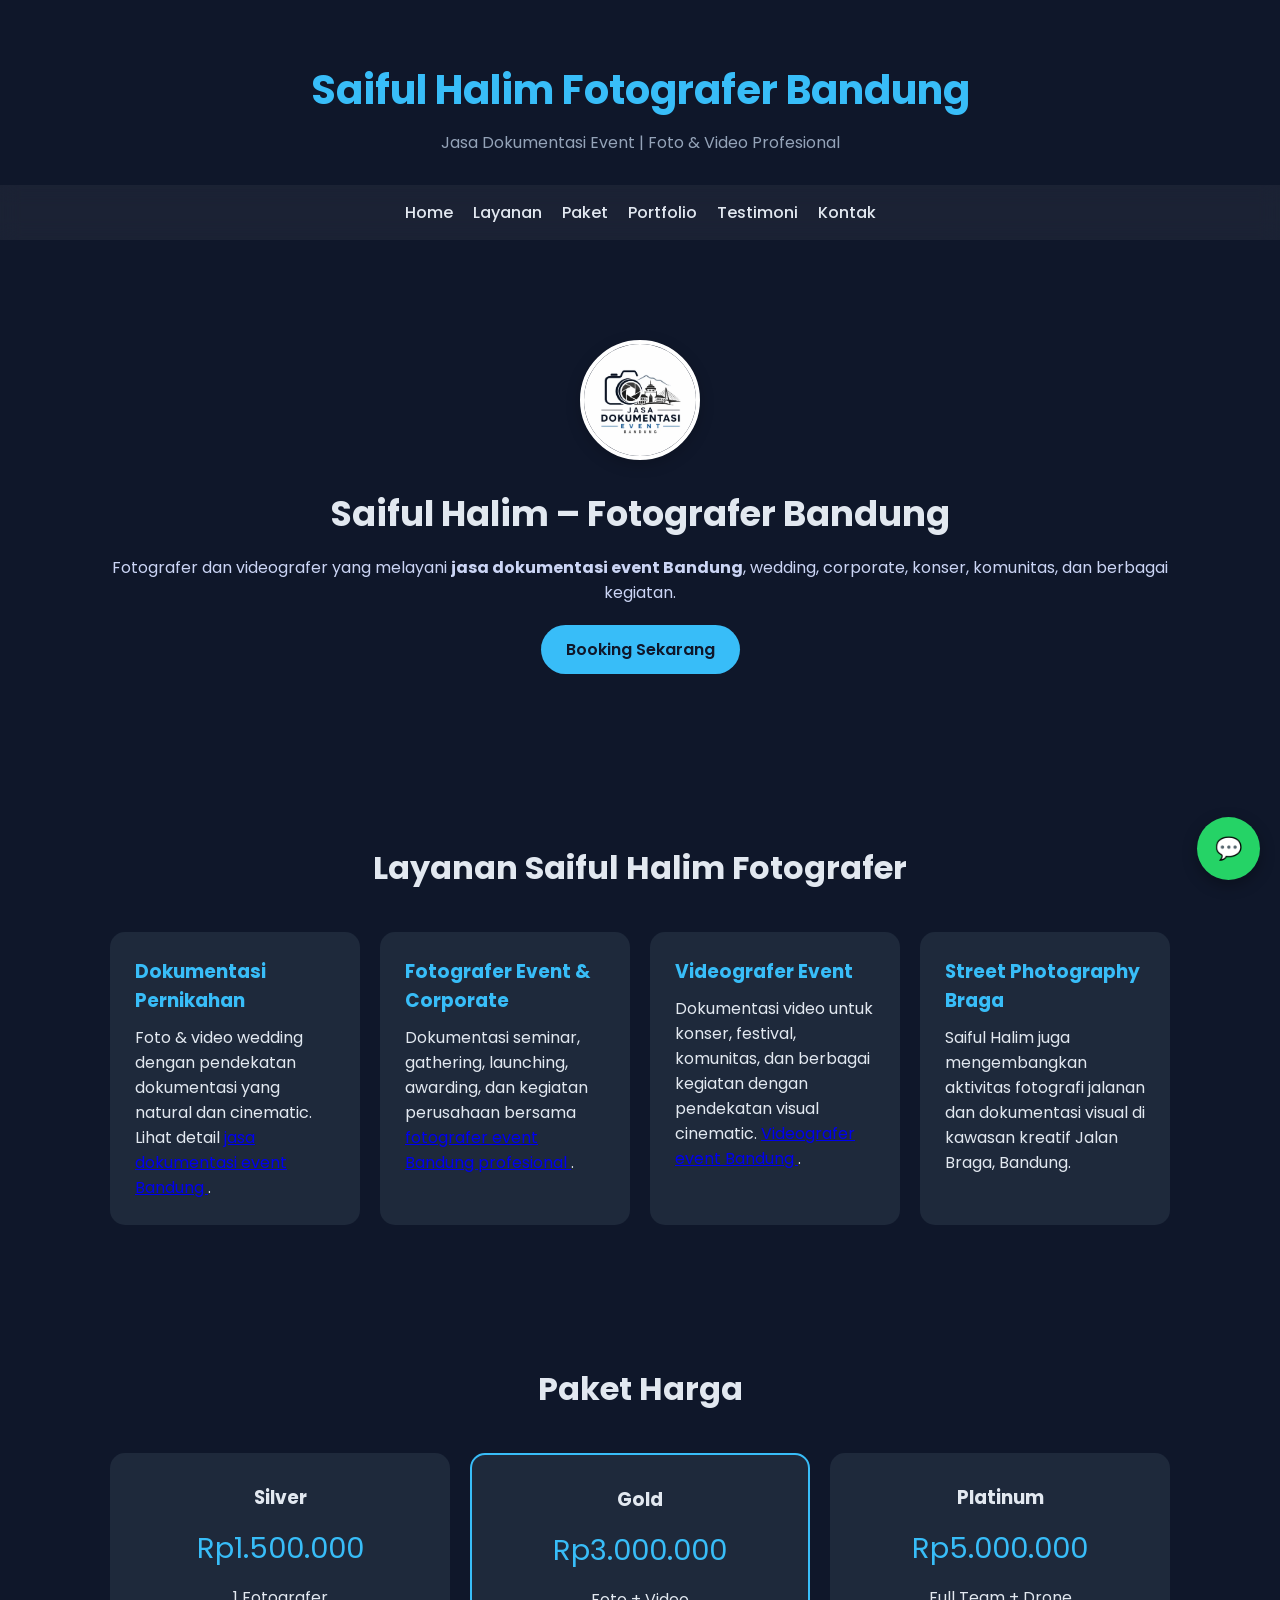
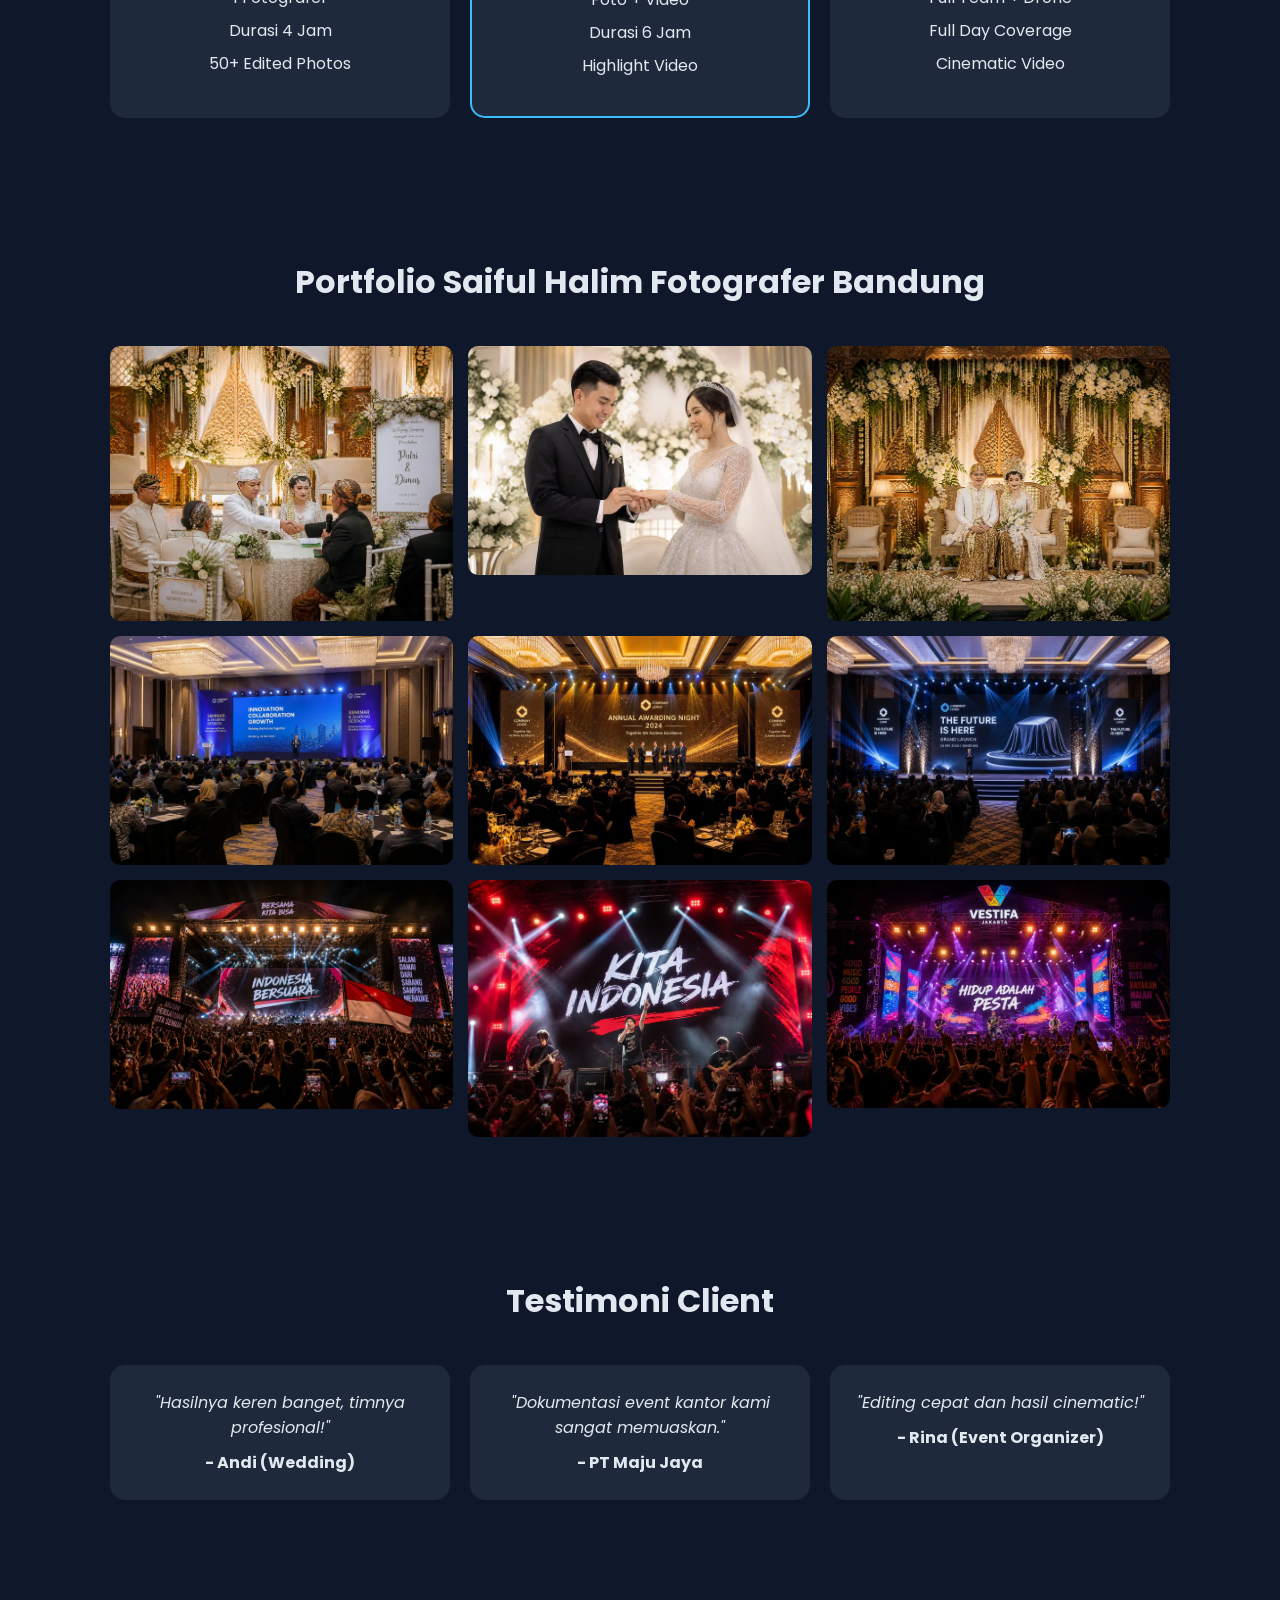
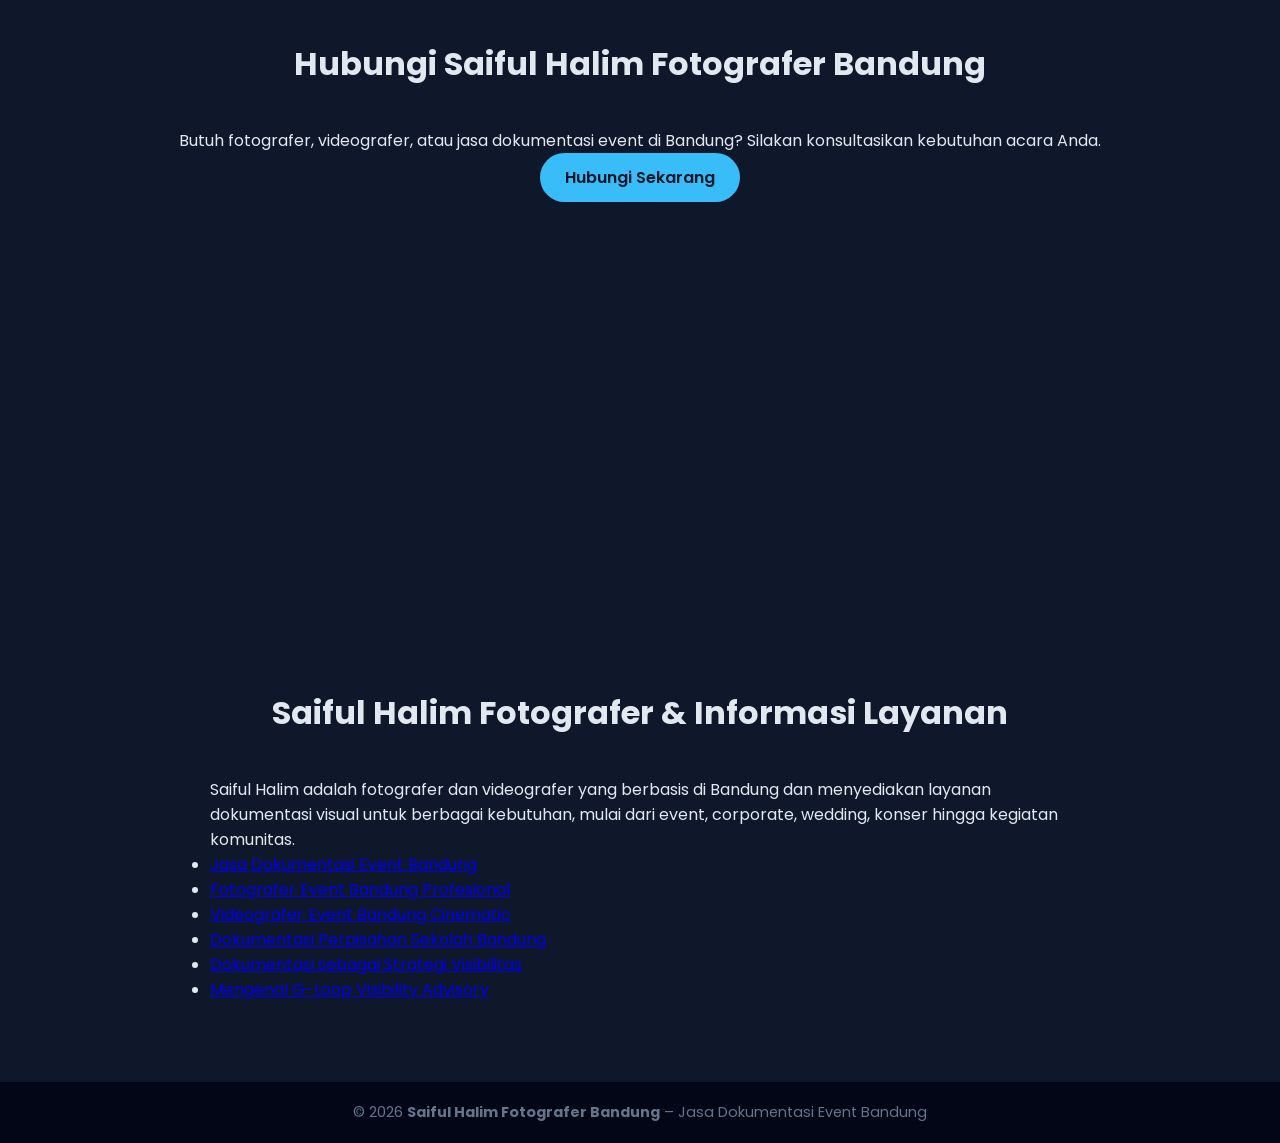
==== commit 7ba6921c: "Update index.html" ====
--- a/index.html
+++ b/index.html
@@ -1,3 +1,4 @@
+
 <!-- index.html -->
 <!DOCTYPE html>
 <html lang="id">
@@ -5,55 +6,89 @@
   <meta charset="UTF-8">
   <meta name="viewport" content="width=device-width, initial-scale=1.0">
 
-  <meta name="google-site-verification" content="JZMweS_cJ3O9pO6YbypJjopvEp6hDx2wAbbFcsjmROA" />
-
-<meta name="description" content="Jasa dokumentasi event Bandung: wedding, corporate, konser. Foto & video profesional, hasil cinematic, harga terjangkau. Booking sekarang!">
-
-<meta name="keywords" content="jasa dokumentasi bandung, fotografer bandung, videografer bandung, wedding bandung, dokumentasi event bandung">
-
-<meta name="author" content="Saiful Halim">
-
-<!-- Open Graph (untuk share ke WhatsApp, IG, Facebook) -->
-<meta property="og:title" content="Jasa Dokumentasi Event Bandung">
-<meta property="og:description" content="Foto & video profesional untuk wedding, corporate, dan konser di Bandung.">
-<meta property="og:image" content="assets/images/preview.jpg">
-<meta property="og:type" content="website">
-
-<!-- Mobile theme color -->
-<meta name="theme-color" content="#0f172a">
-
-<script type="application/ld+json">
-{
-  "@context": "https://schema.org",
-  "@type": "LocalBusiness",
-  "name": "Jasa Dokumentasi Event Bandung",
-  "image": "https://jasa-dokumentasi-event-bandung.github.io//assets/images/preview.jpg",
-  "@id": "",
-  "url": "https://jasa-dokumentasi-event-bandung.github.io/",
-  "telephone": "+6281224833870",
-  "address": {
-    "@type": "PostalAddress",
-    "streetAddress": "Jl. Braga",
-    "addressLocality": "Bandung",
-    "addressRegion": "Jawa Barat",
-    "postalCode": "40111",
-    "addressCountry": "ID"
-  },
-  "geo": {
-    "@type": "GeoCoordinates",
-    "latitude": -6.918401,
-    "longitude": 107.606930
-  },
-  "openingHours": "Mo-Su 09:00-21:00",
-  "priceRange": "$$",
-  "sameAs": [
-    "https://www.instagram.com/focuspr0ject",
-    "https://wa.me/6281224833870"
-  ]
-}
-</script>
-  
-  <title>Jasa Dokumentasi Event Bandung</title>
+  <meta name="google-site-verification" content="JZMweS_cJ3O9pO6YbypJjopvEp6hDx2wAbbFcsjmROA">
+
+  <meta name="description" content="Saiful Halim Fotografer Bandung menyediakan jasa dokumentasi event, wedding, corporate, konser, dan berbagai kegiatan dengan layanan foto & video profesional.">
+
+  <meta name="keywords" content="Saiful Halim fotografer, fotografer Bandung, jasa fotografer Bandung, jasa dokumentasi Bandung, jasa dokumentasi event Bandung, videografer Bandung, wedding Bandung, dokumentasi event Bandung">
+
+  <meta name="author" content="Saiful Halim">
+
+  <!-- Open Graph -->
+  <meta property="og:title" content="Saiful Halim Fotografer Bandung | Jasa Dokumentasi Event">
+  <meta property="og:description" content="Saiful Halim Fotografer Bandung menyediakan layanan foto dan video profesional untuk wedding, corporate, konser, komunitas, dan berbagai event.">
+  <meta property="og:image" content="assets/images/preview.jpg">
+  <meta property="og:type" content="website">
+  <meta property="og:url" content="https://jasa-dokumentasi-event-bandung.github.io/">
+
+  <!-- Mobile theme color -->
+  <meta name="theme-color" content="#0f172a">
+
+  <!-- Schema.org -->
+  <script type="application/ld+json">
+  {
+    "@context": "https://schema.org",
+    "@graph": [
+      {
+        "@type": "LocalBusiness",
+        "@id": "https://jasa-dokumentasi-event-bandung.github.io/#business",
+        "name": "Jasa Dokumentasi Event Bandung",
+        "image": "https://jasa-dokumentasi-event-bandung.github.io/assets/images/preview.jpg",
+        "url": "https://jasa-dokumentasi-event-bandung.github.io/",
+        "telephone": "+6281224833870",
+        "priceRange": "$$",
+        "address": {
+          "@type": "PostalAddress",
+          "streetAddress": "Jl. Braga",
+          "addressLocality": "Bandung",
+          "addressRegion": "Jawa Barat",
+          "postalCode": "40111",
+          "addressCountry": "ID"
+        },
+        "geo": {
+          "@type": "GeoCoordinates",
+          "latitude": -6.918401,
+          "longitude": 107.606930
+        },
+        "openingHours": "Mo-Su 09:00-21:00",
+        "sameAs": [
+          "https://www.instagram.com/focuspr0ject",
+          "https://www.linkedin.com/in/saiful-halim-89b425436",
+          "https://share.google/Dm0t06VGk6LFFxhe0"
+        ],
+        "founder": {
+          "@type": "Person",
+          "name": "Saiful Halim",
+          "jobTitle": "Fotografer dan Videografer",
+          "url": "https://jasa-dokumentasi-event-bandung.github.io/"
+        }
+      },
+      {
+        "@type": "Person",
+        "@id": "https://jasa-dokumentasi-event-bandung.github.io/#saiful-halim",
+        "name": "Saiful Halim",
+        "jobTitle": "Fotografer dan Videografer Bandung",
+        "url": "https://jasa-dokumentasi-event-bandung.github.io/",
+        "sameAs": [
+          "https://www.linkedin.com/in/saiful-halim-89b425436",
+          "https://www.instagram.com/focuspr0ject"
+        ],
+        "knowsAbout": [
+          "Fotografi",
+          "Videografi",
+          "Dokumentasi Event",
+          "Fotografi Event",
+          "Fotografi Wedding",
+          "Fotografi Corporate",
+          "Street Photography",
+          "Jasa Dokumentasi Bandung"
+        ]
+      }
+    ]
+  }
+  </script>
+
+  <title>Saiful Halim Fotografer Bandung | Jasa Dokumentasi Event</title>
 
   <!-- Google Fonts -->
   <link href="https://fonts.googleapis.com/css2?family=Poppins:wght@300;400;600;700&display=swap" rel="stylesheet">
@@ -61,11 +96,12 @@
   <!-- External CSS -->
   <link rel="stylesheet" href="style.css">
 </head>
+
 <body>
 
 <header>
-  <h1>Jasa Dokumentasi Event Bandung</h1>
-  <p>Foto & Video Profesional untuk Semua Acara</p>
+  <h1>Saiful Halim Fotografer Bandung</h1>
+  <p>Jasa Dokumentasi Event | Foto & Video Profesional</p>
 </header>
 
 <nav>
@@ -78,47 +114,82 @@
 </nav>
 
 <section class="hero" id="home">
-  <img src="assets/images/logo-jasa-dokumentasi-event-bandung.webp" 
-     alt="Logo Jasa Dokumentasi Event Bandung" 
-     class="hero-logo">
-  
-  <h2>Abadikan Momen Terbaik Anda</h2>
-  <p>Kami siap mendokumentasikan event Anda dengan hasil berkualitas tinggi</p>
+
+  <img src="assets/images/logo-jasa-dokumentasi-event-bandung.webp"
+       alt="Saiful Halim Fotografer Bandung - Jasa Dokumentasi Event"
+       class="hero-logo">
+
+  <h2>Saiful Halim – Fotografer Bandung</h2>
+
+  <p>
+    Fotografer dan videografer yang melayani
+    <strong>jasa dokumentasi event Bandung</strong>,
+    wedding, corporate, konser, komunitas, dan berbagai kegiatan.
+  </p>
+
   <a href="#contact" class="btn">Booking Sekarang</a>
-</section>
-
-<div class="services">
-  <div class="card">
-    <h3>Dokumentasi Pernikahan</h3>
-    <p>
-      Foto & video wedding cinematic berkualitas tinggi. 
-      Lihat detail layanan 
-      <a href="/dokumentasi-event-bandung/">dokumentasi event Bandung</a>.
-    </p>
-  </div>
-
-  <div class="card">
-    <h3>Event Corporate</h3>
-    <p>
-      Seminar, gathering, dan acara perusahaan dengan 
-      <a href="/fotografer-event-bandung/">fotografer profesional</a>.
-    </p>
-  </div>
-
-  <div class="card">
-    <h3>Konser & Festival</h3>
-    <p>
-      Dokumentasi musik dan event besar dengan 
-      <a href="/videografer-event-bandung/">videografer event Bandung</a>.
-    </p>
-  </div>
-
-</div>
+
+</section>
+
+<section id="services">
+
+  <h2>Layanan Saiful Halim Fotografer</h2>
+
+  <div class="services">
+
+    <div class="card">
+      <h3>Dokumentasi Pernikahan</h3>
+      <p>
+        Foto & video wedding dengan pendekatan dokumentasi yang natural
+        dan cinematic.
+        Lihat detail
+        <a href="/dokumentasi-event-bandung/">
+          jasa dokumentasi event Bandung
+        </a>.
+      </p>
+    </div>
+
+    <div class="card">
+      <h3>Fotografer Event & Corporate</h3>
+      <p>
+        Dokumentasi seminar, gathering, launching, awarding,
+        dan kegiatan perusahaan bersama
+        <a href="/fotografer-event-bandung/">
+          fotografer event Bandung profesional
+        </a>.
+      </p>
+    </div>
+
+    <div class="card">
+      <h3>Videografer Event</h3>
+      <p>
+        Dokumentasi video untuk konser, festival, komunitas,
+        dan berbagai kegiatan dengan pendekatan visual cinematic.
+        <a href="/videografer-event-bandung/">
+          Videografer event Bandung
+        </a>.
+      </p>
+    </div>
+
+    <div class="card">
+      <h3>Street Photography Braga</h3>
+      <p>
+        Saiful Halim juga mengembangkan aktivitas fotografi jalanan
+        dan dokumentasi visual di kawasan kreatif Jalan Braga, Bandung.
+      </p>
+    </div>
+
+  </div>
+
+</section>
 
 <!-- PRICING -->
 <section id="pricing">
+
   <h2>Paket Harga</h2>
+
   <div class="pricing">
+
     <div class="price-card">
       <h3>Silver</h3>
       <p class="price">Rp1.500.000</p>
@@ -130,7 +201,7 @@
     </div>
 
     <div class="price-card highlight">
-      <h3>Gold (Best Seller)</h3>
+      <h3>Gold</h3>
       <p class="price">Rp3.000.000</p>
       <ul>
         <li>Foto + Video</li>
@@ -148,55 +219,95 @@
         <li>Cinematic Video</li>
       </ul>
     </div>
-  </div>
-</section>
-
+
+  </div>
+
+</section>
+
+<!-- PORTFOLIO -->
 <section id="portfolio">
-  <h2>Portfolio</h2>
+
+  <h2>Portfolio Saiful Halim Fotografer Bandung</h2>
+
   <div class="portfolio-grid">
-    <img src="assets/images/dokumentasi-wedding-02.webp" alt="suasana wedding khas kota bandung">
-    <img src="assets/images/dokumentasi-wedding-01.webp" alt="suasana wedding khas kota bandung">
-    <img src="assets/images/dokumentasi-wedding-03.webp" alt="suasana wedding khas kota bandung">
-
-    <img src="assets/images/dokumentasi-event-corporate-01.webp" alt="suasana event seminar">
-    <img src="assets/images/dokumentasi-event-corporate-02.webp" alt="suasana event awarding">
-    <img src="assets/images/dokumentasi-event-corporate-03.webp" alt="suasana event launching">
-
-    <img src="assets/images/dokumentasi-konser-01.webp" alt="suasana event konser">
-    <img src="assets/images/dokumentasi-konser-02.webp" alt="suasana event konser">
-    <img src="assets/images/dokumentasi-konser-03.webp" alt="suasana event festival">
-  </div>
+
+    <img src="assets/images/dokumentasi-wedding-02.webp"
+         alt="Saiful Halim fotografer wedding Bandung">
+
+    <img src="assets/images/dokumentasi-wedding-01.webp"
+         alt="Dokumentasi wedding Bandung oleh Saiful Halim">
+
+    <img src="assets/images/dokumentasi-wedding-03.webp"
+         alt="Fotografer wedding Bandung Saiful Halim">
+
+    <img src="assets/images/dokumentasi-event-corporate-01.webp"
+         alt="Saiful Halim fotografer event corporate Bandung">
+
+    <img src="assets/images/dokumentasi-event-corporate-02.webp"
+         alt="Dokumentasi event corporate Bandung">
+
+    <img src="assets/images/dokumentasi-event-corporate-03.webp"
+         alt="Fotografer event Bandung profesional">
+
+    <img src="assets/images/dokumentasi-konser-01.webp"
+         alt="Saiful Halim fotografer konser Bandung">
+
+    <img src="assets/images/dokumentasi-konser-02.webp"
+         alt="Dokumentasi konser Bandung">
+
+    <img src="assets/images/dokumentasi-konser-03.webp"
+         alt="Dokumentasi festival Bandung">
+
+  </div>
+
 </section>
 
 <!-- TESTIMONI -->
 <section id="testimoni">
+
   <h2>Testimoni Client</h2>
+
   <div class="testimoni">
+
     <div class="testi-card">
       <p>"Hasilnya keren banget, timnya profesional!"</p>
       <h4>- Andi (Wedding)</h4>
     </div>
+
     <div class="testi-card">
       <p>"Dokumentasi event kantor kami sangat memuaskan."</p>
       <h4>- PT Maju Jaya</h4>
     </div>
+
     <div class="testi-card">
       <p>"Editing cepat dan hasil cinematic!"</p>
       <h4>- Rina (Event Organizer)</h4>
     </div>
-  </div>
-</section>
-
+
+  </div>
+
+</section>
+
+<!-- CONTACT -->
 <section id="contact" class="contact">
-  <h2>Kontak</h2>
-  <p>Butuh bantuan atau ingin konsultasi?</p>
-  <a href="https://wa.me/6281224833870?text=Halo%20saya%20ingin%20tanya%20jasa%20dokumentasi" class="btn" target="_blank">
+
+  <h2>Hubungi Saiful Halim Fotografer Bandung</h2>
+
+  <p>
+    Butuh fotografer, videografer, atau jasa dokumentasi event di Bandung?
+    Silakan konsultasikan kebutuhan acara Anda.
+  </p>
+
+  <a href="https://wa.me/6281224833870?text=Halo%20Saiful%20Halim%2C%20saya%20ingin%20tanya%20jasa%20dokumentasi"
+     class="btn"
+     target="_blank">
     Hubungi Sekarang
   </a>
 
- <!-- GOOGLE MAPS -->
+  <!-- GOOGLE MAPS -->
   <div class="map">
-    <iframe 
+
+    <iframe
       src="https://www.google.com/maps/embed?pb=!1m18!1m12!1m3!1d3960.7672824376828!2d107.60693087499642!3d-6.918401593081206!2m3!1f0!2f0!3f0!3m2!1i1024!2i768!4f13.1!3m3!1m2!1s0x2e68e7d613f65171%3A0x4e8fc5d807df0bf8!2sJasa%20Street%20Photo%20Braga%20by%20Saiful%20Halim!5e0!3m2!1sen!2sid!4v1777953794295!5m2!1sen!2sid"
       width="100%"
       height="350"
@@ -204,28 +315,83 @@
       allowfullscreen=""
       loading="lazy">
     </iframe>
-  </div>
-  
-</section>
-  
-<section class="seo-links" style="max-width:900px;margin:auto;padding:40px 20px;">
-  <h2>Informasi & Layanan</h2>
+
+  </div>
+
+</section>
+
+<!-- SEO LINKS -->
+<section class="seo-links"
+         style="max-width:900px;margin:auto;padding:40px 20px;">
+
+  <h2>Saiful Halim Fotografer & Informasi Layanan</h2>
+
+  <p>
+    Saiful Halim adalah fotografer dan videografer yang berbasis di Bandung
+    dan menyediakan layanan dokumentasi visual untuk berbagai kebutuhan,
+    mulai dari event, corporate, wedding, konser hingga kegiatan komunitas.
+  </p>
+
   <ul>
-    <li><a href="/dokumentasi-event-bandung/">Jasa Dokumentasi Event Bandung</a></li>
-    <li><a href="/fotografer-event-bandung/">Fotografer Event Bandung Profesional</a></li>
-    <li><a href="/videografer-event-bandung/">Videografer Event Bandung Cinematic</a></li>
-    <li><a href="/dokumentasi-perpisahan-sekolah-bandung/">Dokumentasi Perpisahan Sekolah Bandung</a></li>
-    <li><a href="/dokumentasi-sebagai-strategi-visibilitas/">Dokumentasi sebagai Strategi Visibilitas</a></li>
-    <li><a href="/g-loop-visibility-advisory/">Mengenal G-Loop Visibility Advisory</a></li>
+
+    <li>
+      <a href="/dokumentasi-event-bandung/">
+        Jasa Dokumentasi Event Bandung
+      </a>
+    </li>
+
+    <li>
+      <a href="/fotografer-event-bandung/">
+        Fotografer Event Bandung Profesional
+      </a>
+    </li>
+
+    <li>
+      <a href="/videografer-event-bandung/">
+        Videografer Event Bandung Cinematic
+      </a>
+    </li>
+
+    <li>
+      <a href="/dokumentasi-perpisahan-sekolah-bandung/">
+        Dokumentasi Perpisahan Sekolah Bandung
+      </a>
+    </li>
+
+    <li>
+      <a href="/dokumentasi-sebagai-strategi-visibilitas/">
+        Dokumentasi sebagai Strategi Visibilitas
+      </a>
+    </li>
+
+    <li>
+      <a href="/g-loop-visibility-advisory/">
+        Mengenal G-Loop Visibility Advisory
+      </a>
+    </li>
+
   </ul>
-</section>
-  
+
+</section>
+
 <footer>
-  <p>&copy; 2026 Jasa Dokumentasi Event Bandung</p>
+
+  <p>
+    &copy; 2026
+    <strong>Saiful Halim Fotografer Bandung</strong>
+    – Jasa Dokumentasi Event Bandung
+  </p>
+
 </footer>
 
 <!-- FLOATING WA -->
-<a href="https://wa.me/6281224833870?text=Halo%20saya%20ingin%20booking%20jasa" class="wa-float" target="_blank">💬</a>
+<a href="https://wa.me/6281224833870?text=Halo%20Saiful%20Halim%2C%20saya%20ingin%20booking%20jasa%20dokumentasi"
+   class="wa-float"
+   target="_blank"
+   aria-label="Hubungi Saiful Halim melalui WhatsApp">
+  💬
+</a>
 
 </body>
 </html>
+
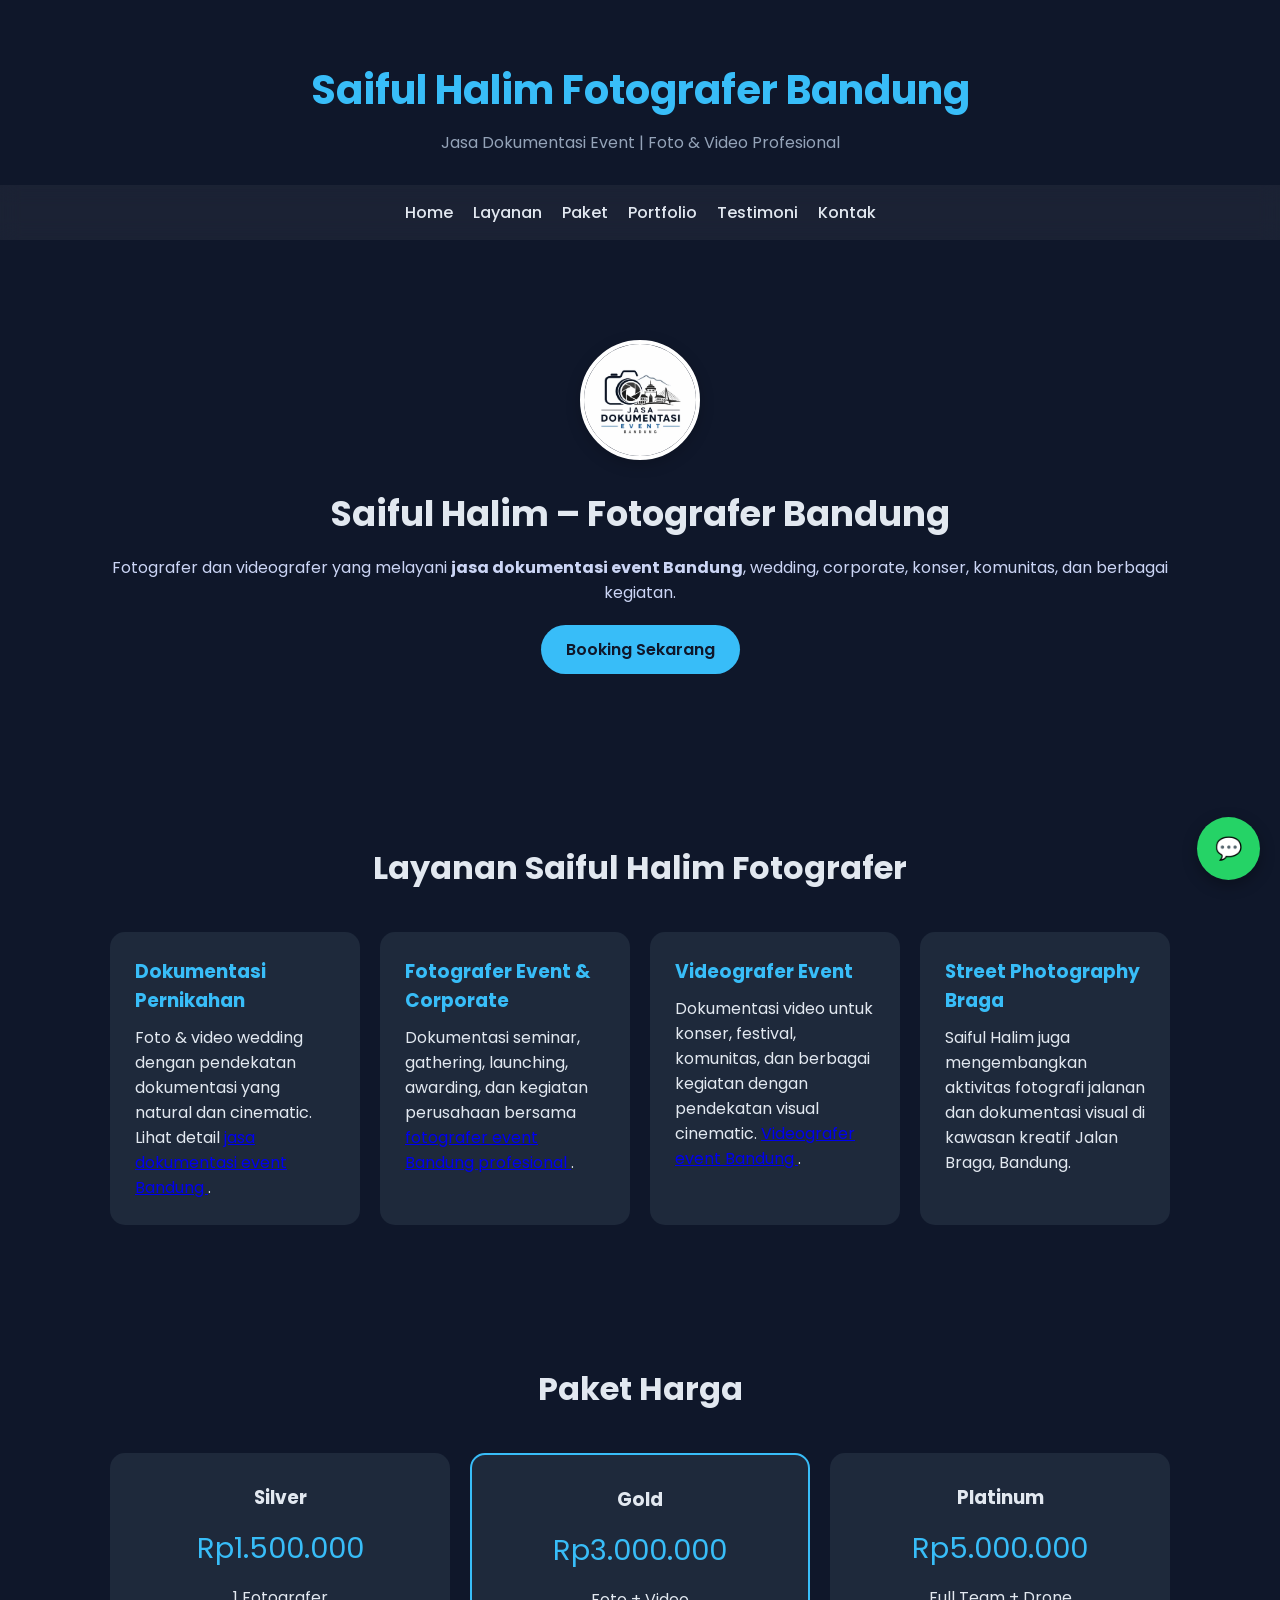
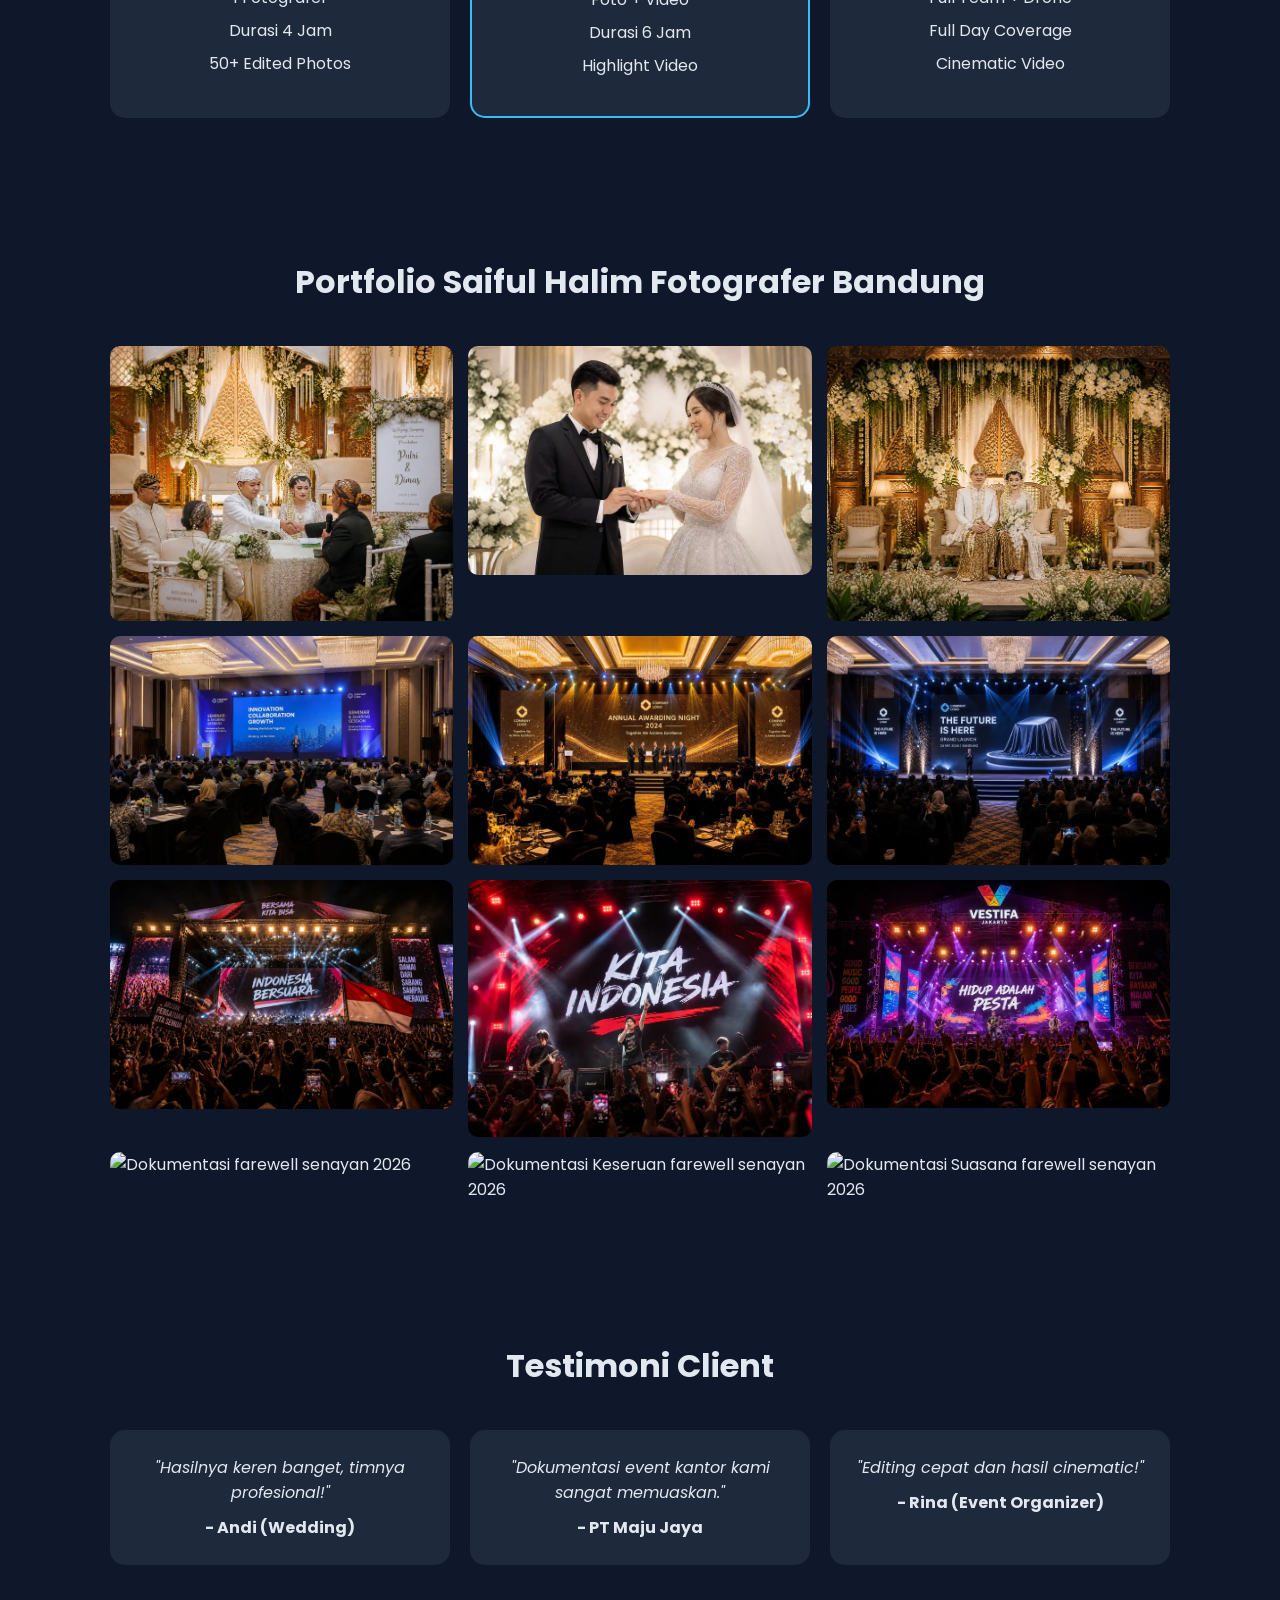
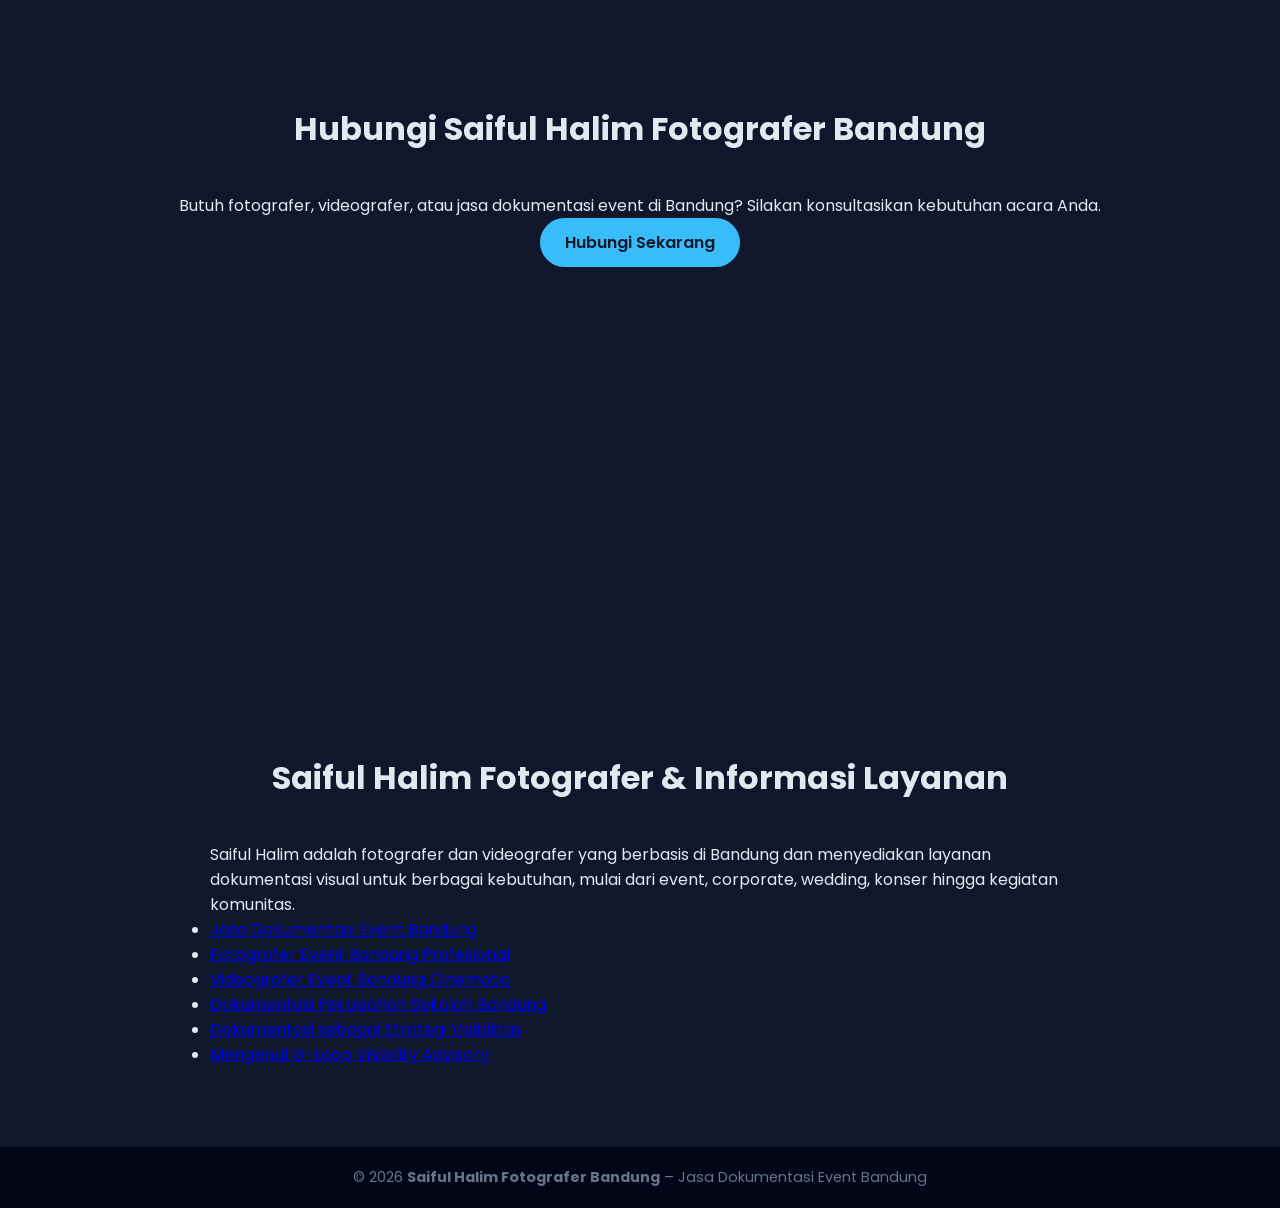
==== commit 88293c09: "Update index.html" ====
--- a/index.html
+++ b/index.html
@@ -258,6 +258,15 @@
     <img src="assets/images/dokumentasi-konser-03.webp"
          alt="Dokumentasi festival Bandung">
 
+    <img src="assets/images/farewell-pak-tito-senayan-2026-01.webp"
+         alt="Dokumentasi farewell senayan 2026">
+
+    <img src="assets/images/farewell-pak-tito-senayan-2026-02.webp"
+         alt="Dokumentasi Keseruan farewell senayan 2026">
+
+    <img src="assets/images/farewell-pak-tito-senayan-2026-03.webp"
+         alt="Dokumentasi Suasana farewell senayan 2026">
+
   </div>
 
 </section>
